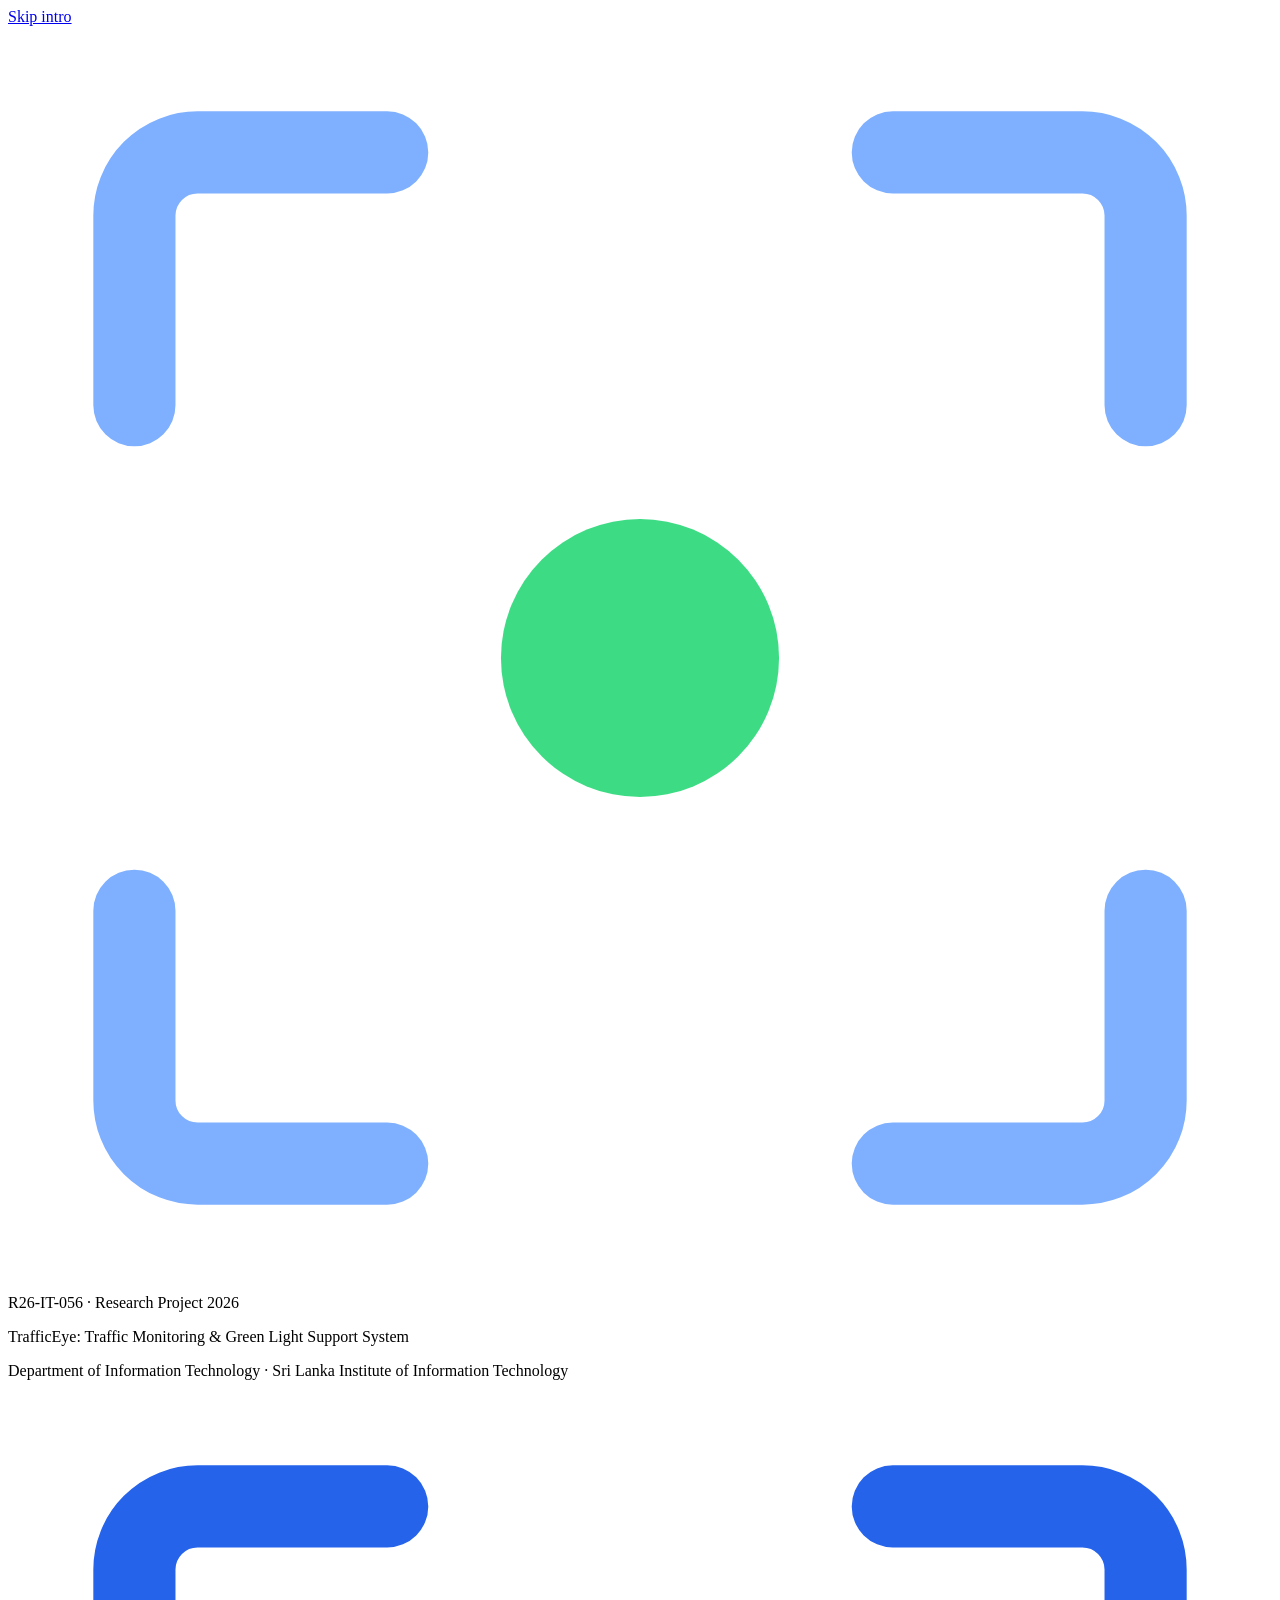
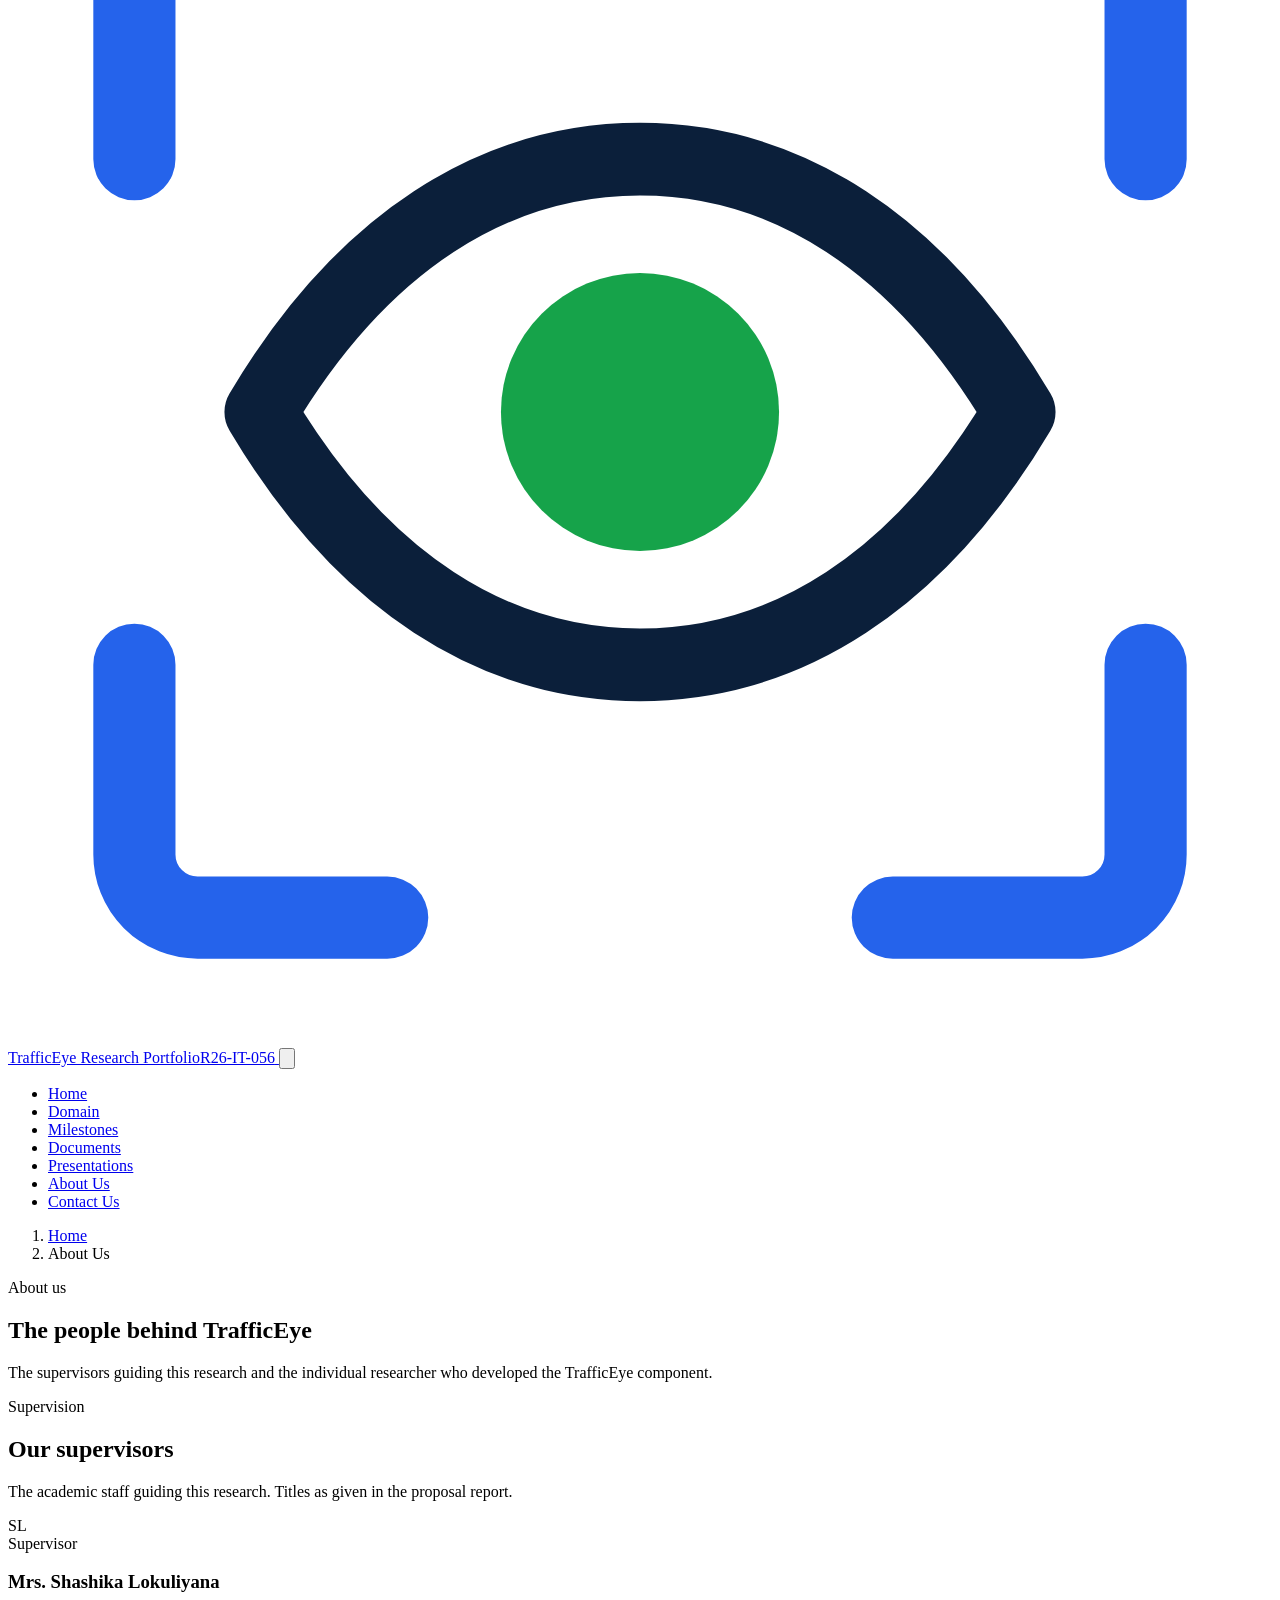
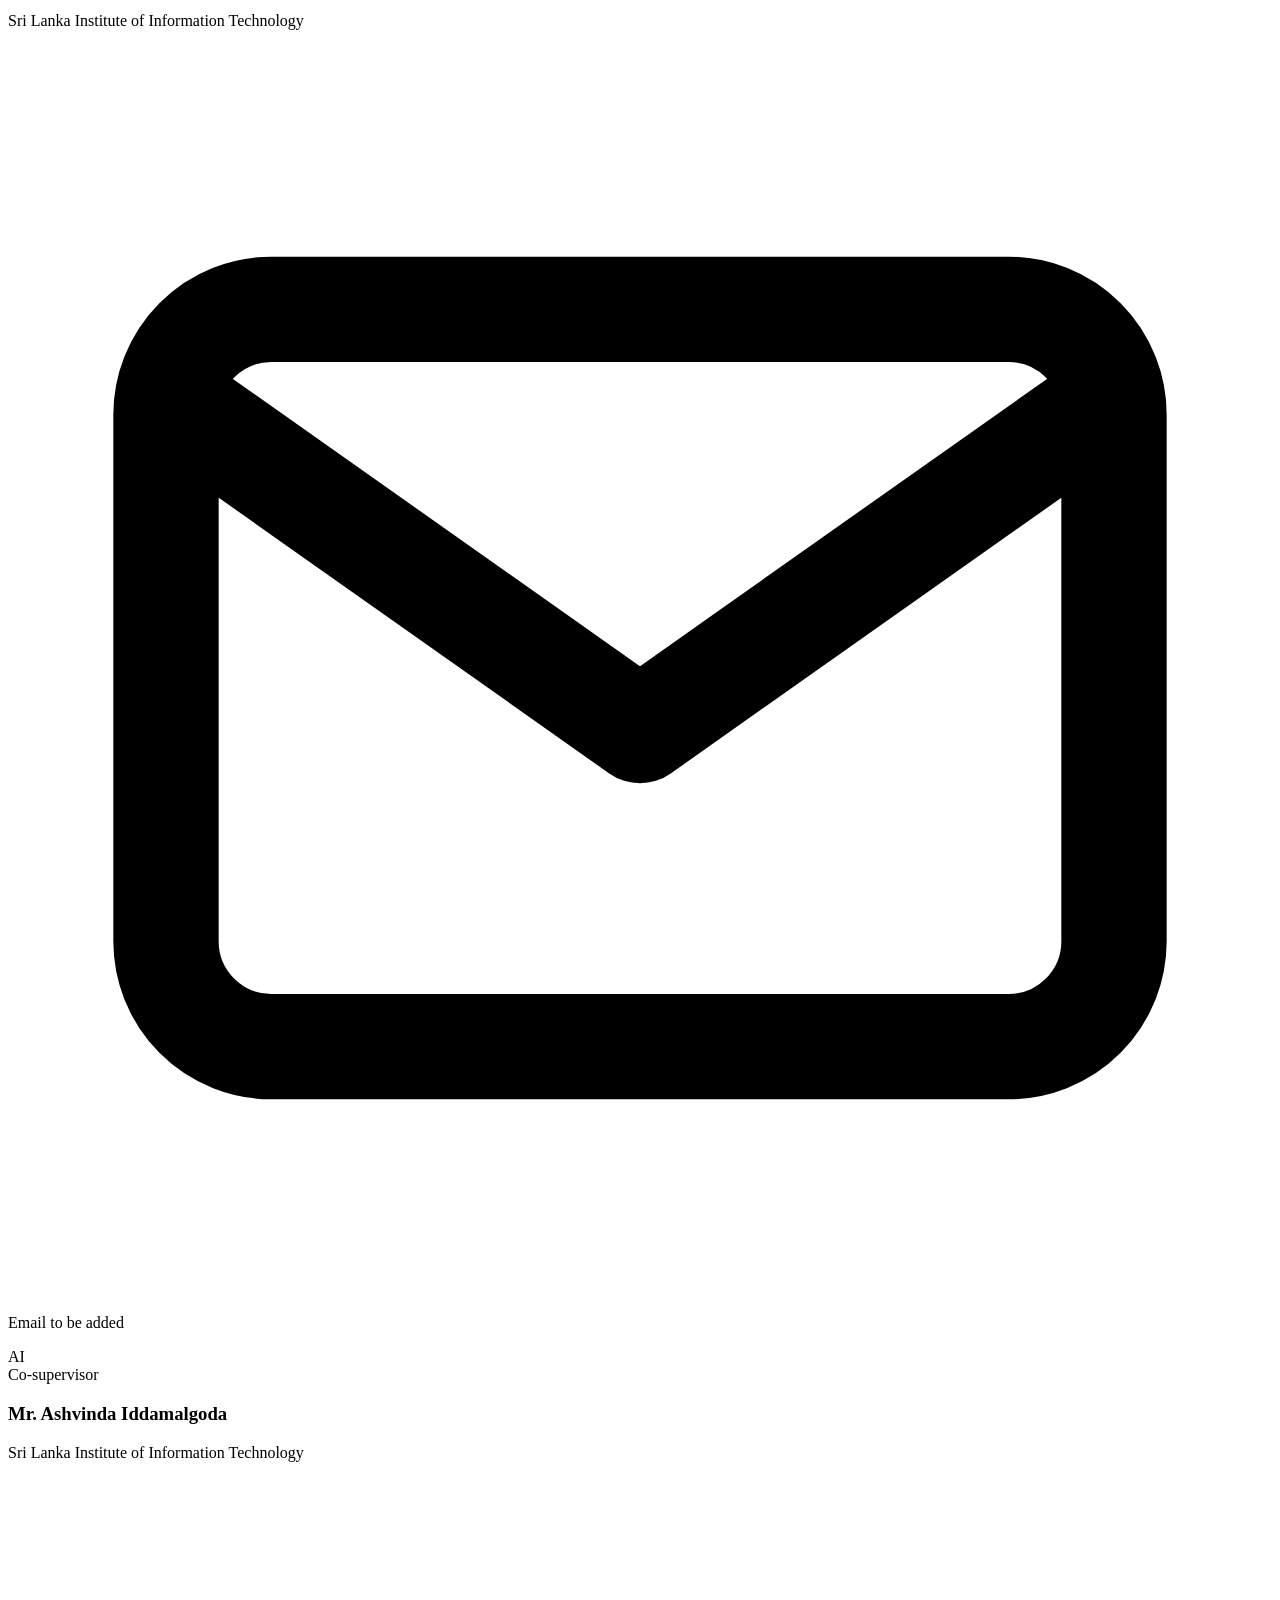
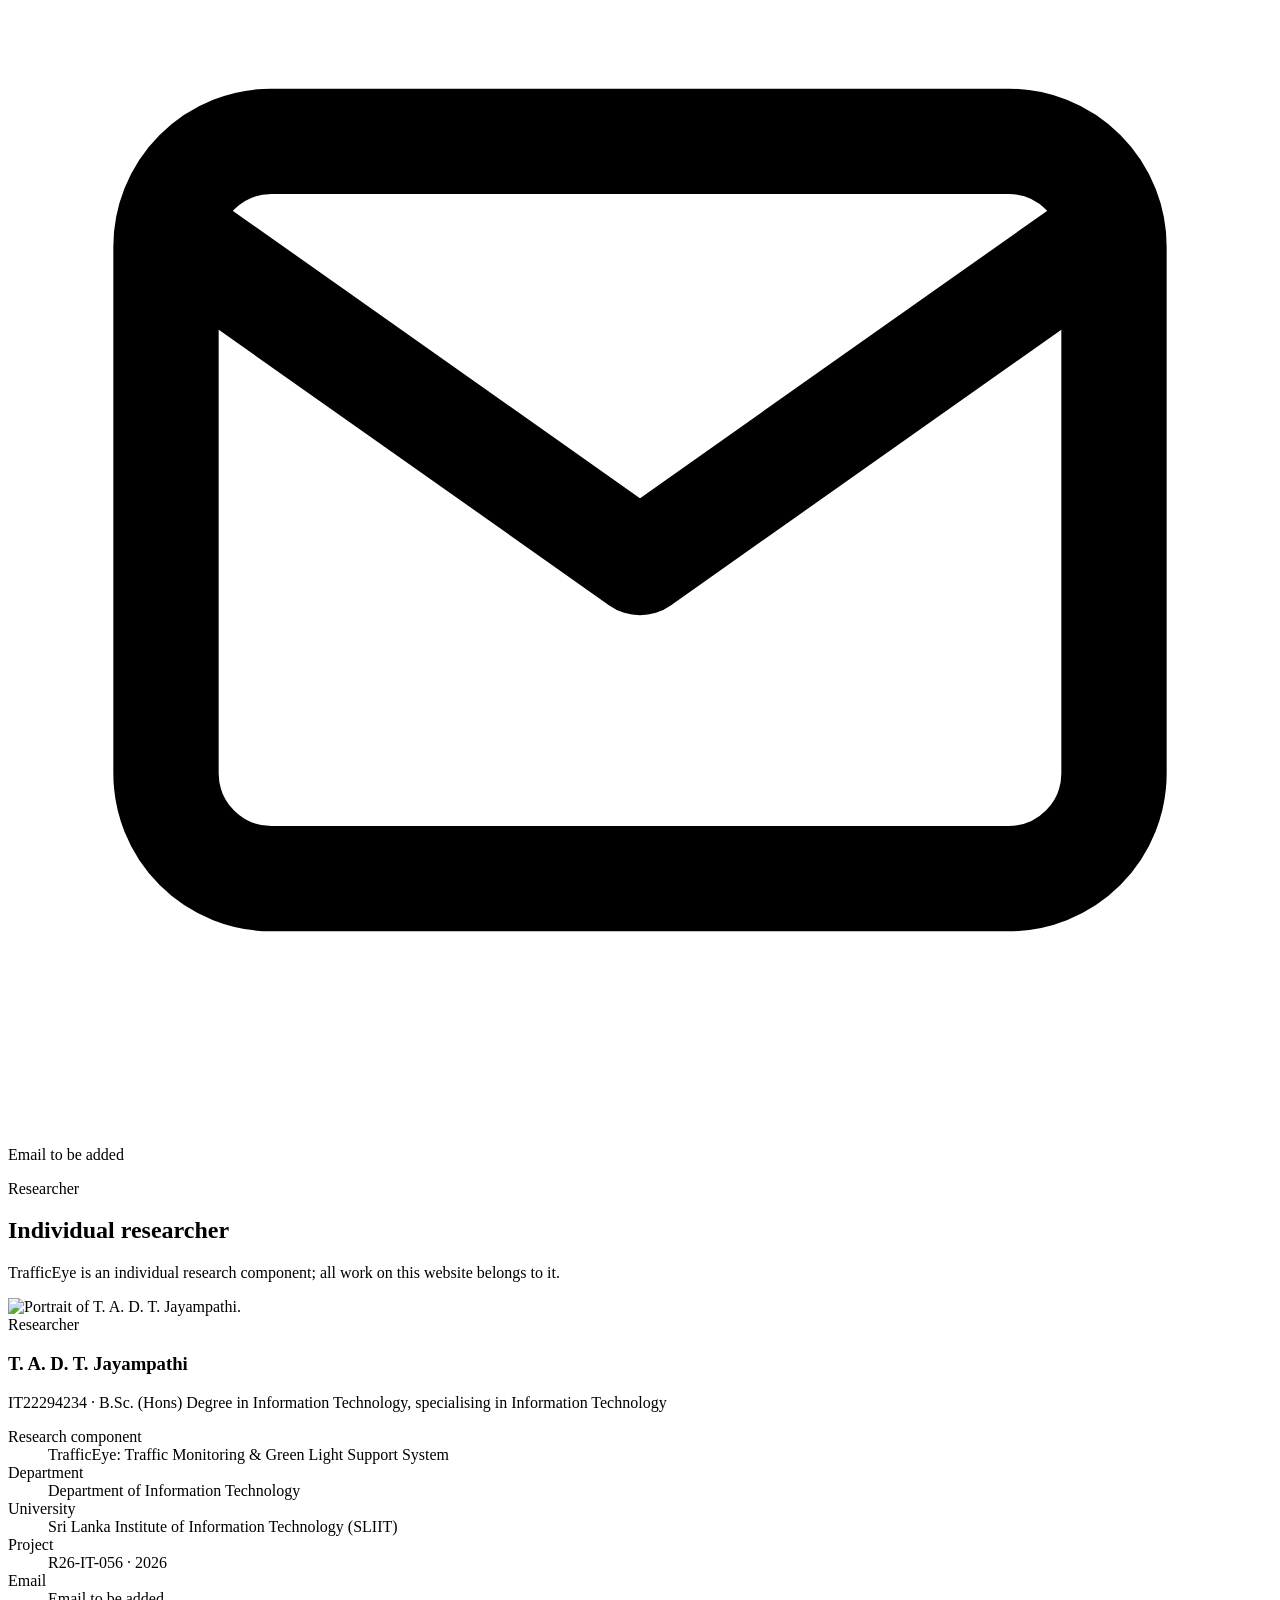
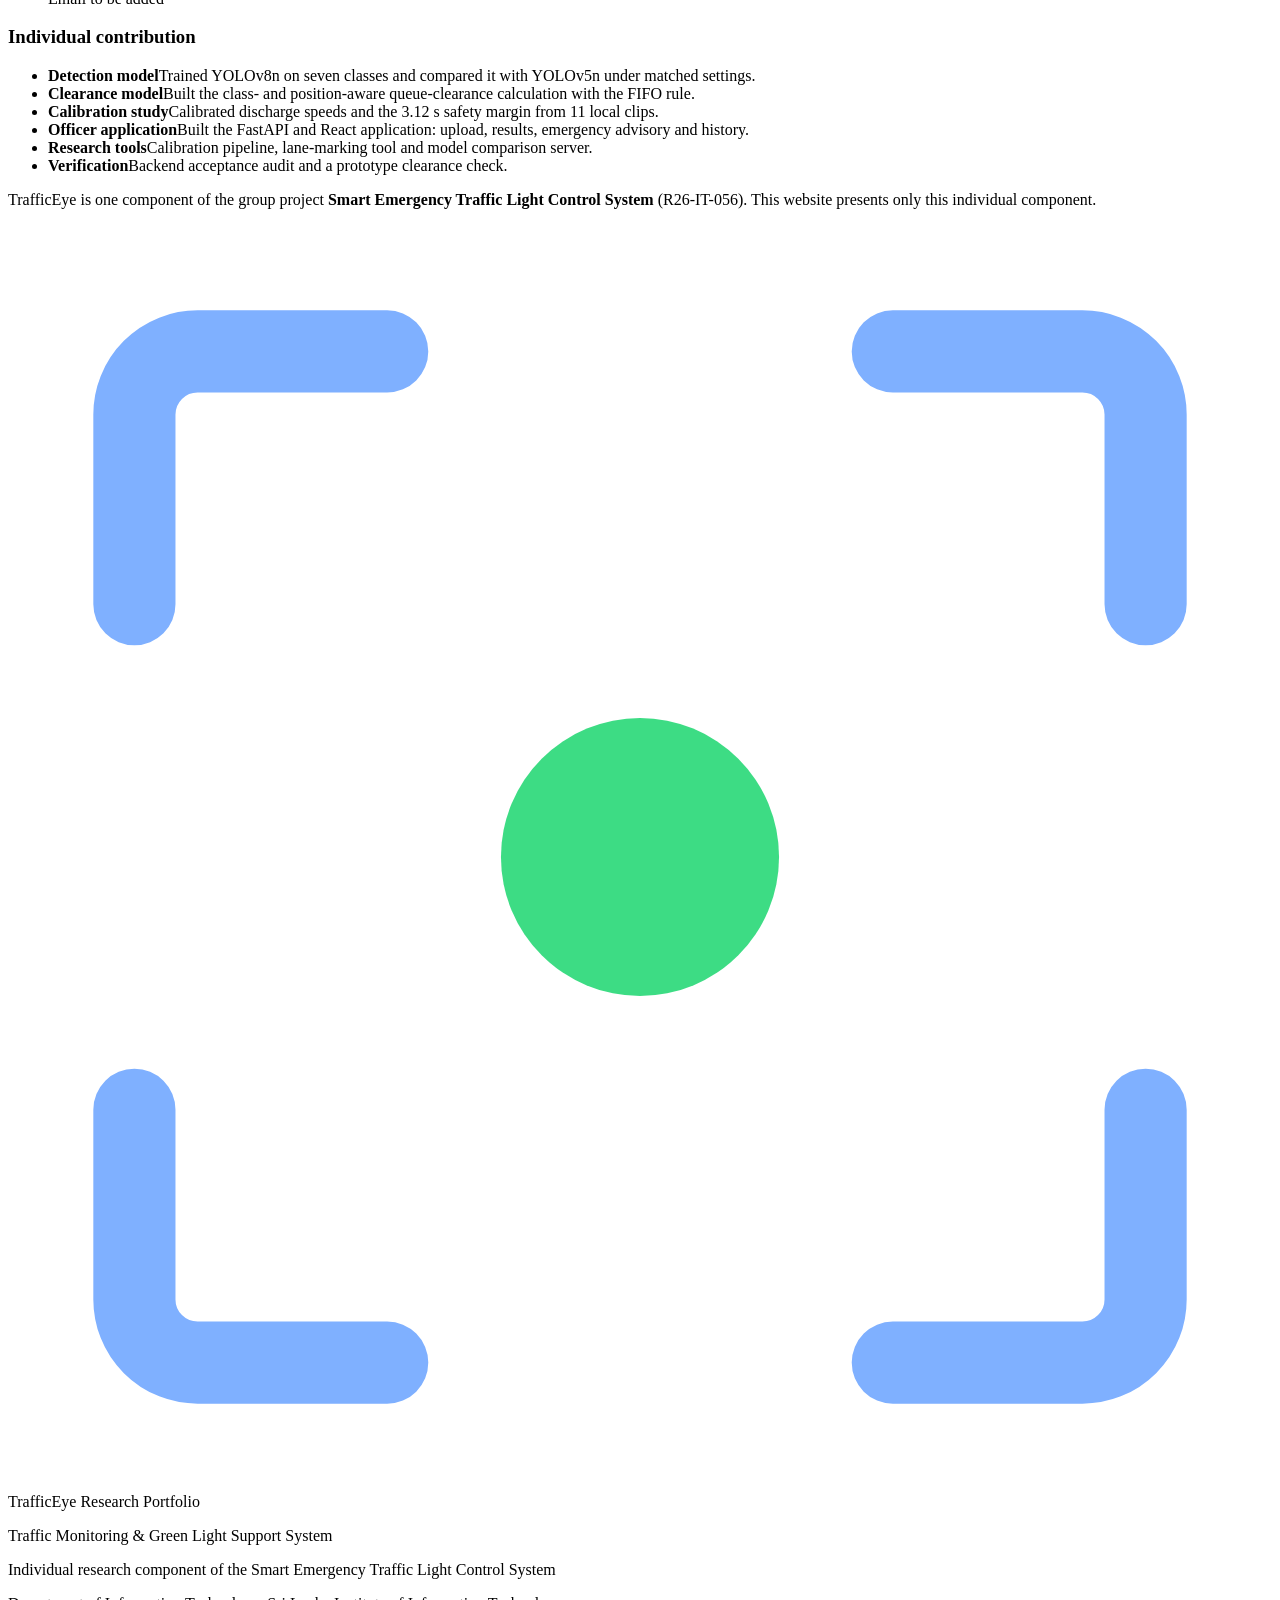
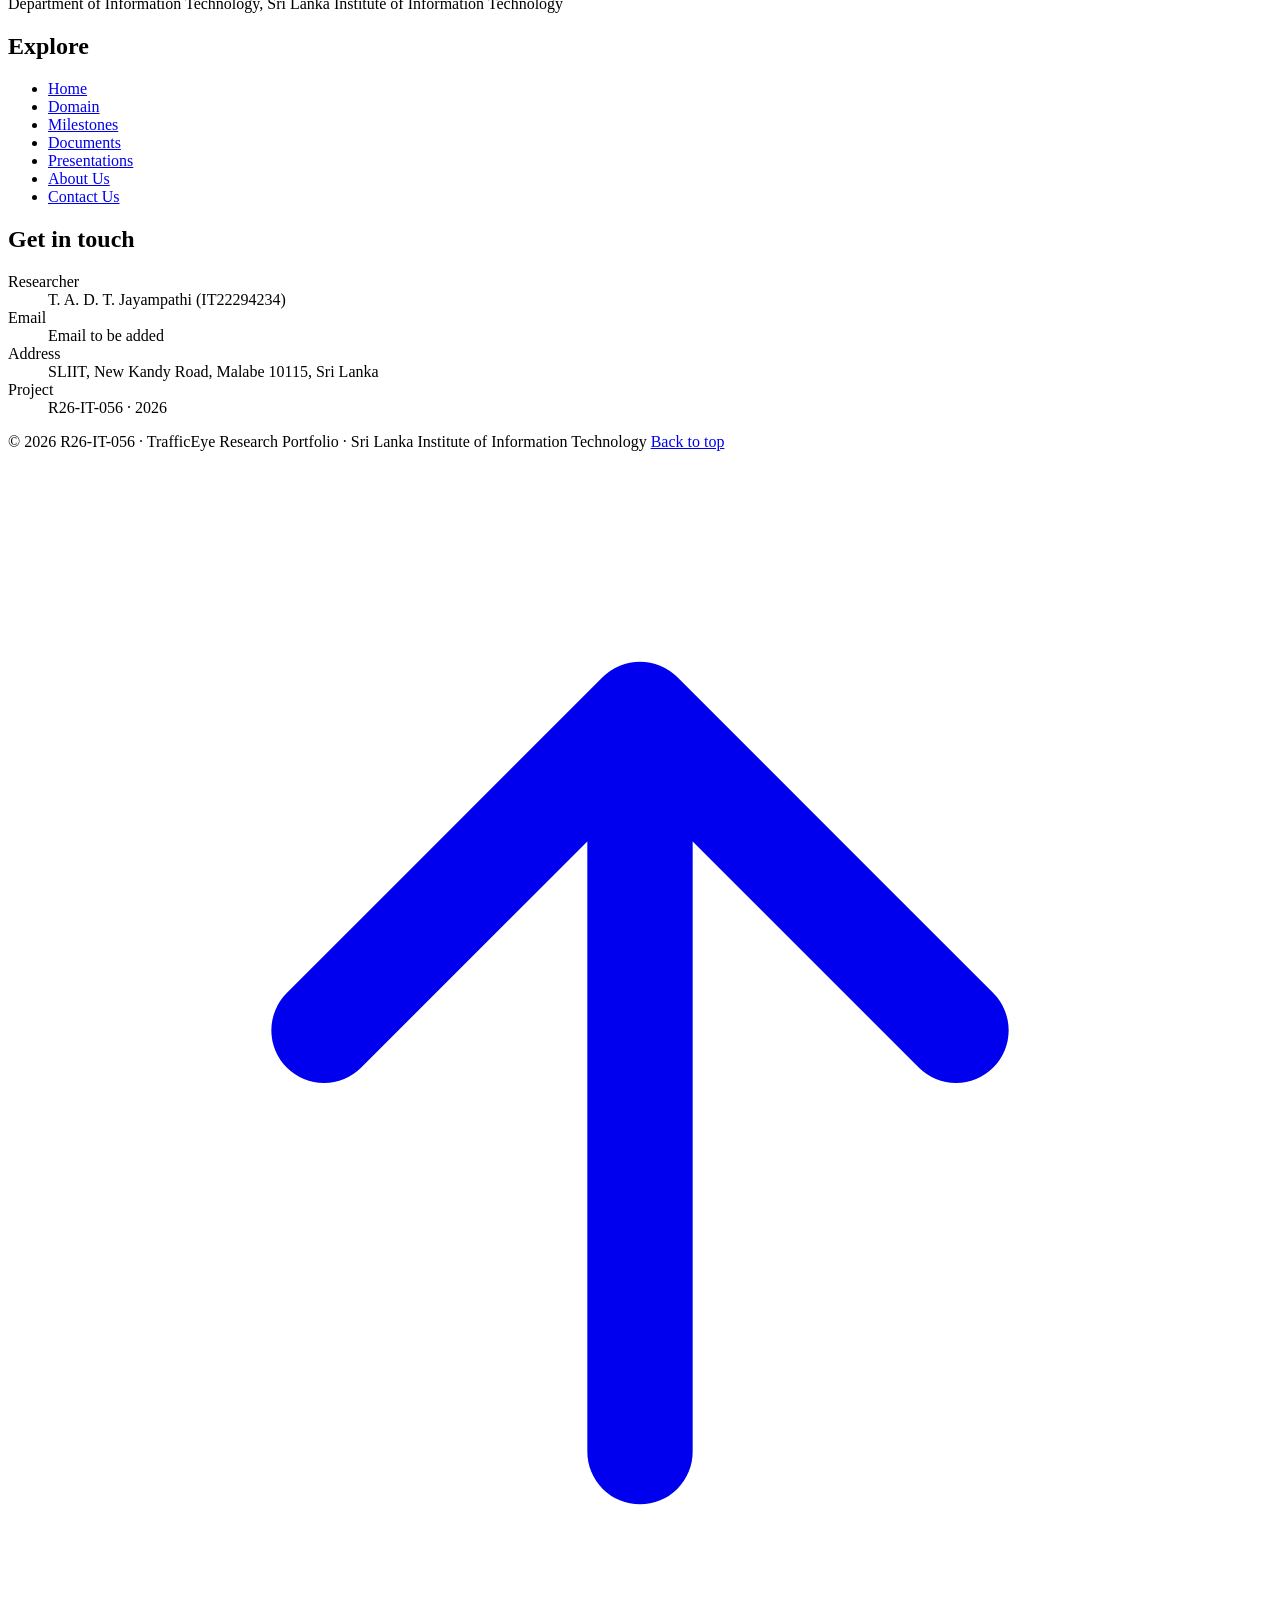
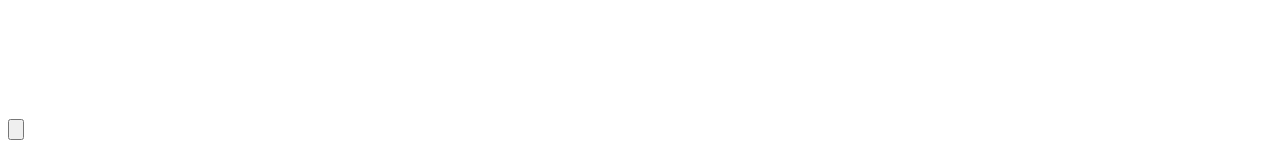
==== about.html @ 31d518a3 "Add files via upload" ====
<!DOCTYPE html>
<html lang="en" id="top">
<head>
<meta charset="utf-8">
<meta name="viewport" content="width=device-width, initial-scale=1">
<title>About Us · TrafficEye Research Portfolio</title>
<meta name="description" content="About the TrafficEye research: supervisor, co-supervisor and the individual researcher T. A. D. T. Jayampathi (IT22294234).">
<meta name="author" content="T. A. D. T. Jayampathi (IT22294234)">
<meta name="theme-color" content="#12305C">
<meta property="og:title" content="About Us · TrafficEye Research Portfolio">
<meta property="og:description" content="About the TrafficEye research: supervisor, co-supervisor and the individual researcher T. A. D. T. Jayampathi (IT22294234).">
<link rel="icon" href="assets/graphics/favicon.svg" type="image/svg+xml">
<link rel="stylesheet" href="assets/css/style.css">
<script>document.documentElement.classList.add("js");</script>
</head>
<body>
<a class="skip-link" href="#main">Skip intro</a>
<div class="intro-band">
  <div class="container intro-band__inner">
    <span class="intro-band__mark"><svg viewBox="0 0 40 40" aria-hidden="true" focusable="false"><path d="M4 12V6a2 2 0 0 1 2-2h6M28 4h6a2 2 0 0 1 2 2v6M36 28v6a2 2 0 0 1-2 2h-6M12 36H6a2 2 0 0 1-2-2v-6" fill="none" stroke="#7FB0FF" stroke-width="2.6" stroke-linecap="round"/><path d="M8 20c3.2-5.4 7.4-8 12-8s8.8 2.6 12 8c-3.2 5.4-7.4 8-12 8s-8.8-2.6-12-8z" fill="none" stroke="#FFFFFF" stroke-width="2.3" stroke-linejoin="round"/><circle cx="20" cy="20" r="4.4" fill="#3DDC84"/></svg></span>
    <div>
      <div class="intro-band__code">R26-IT-056 · Research Project 2026</div>
      <p class="intro-band__title">TrafficEye: Traffic Monitoring &amp; Green Light Support System</p>
      <div class="intro-band__dept">Department of Information Technology · Sri Lanka Institute of Information Technology</div>
    </div>
  </div>
</div>
<header class="navbar">
  <div class="container navbar__inner">
    <a class="brand" href="index.html" aria-label="TrafficEye Research Portfolio, home">
      <svg class="brand__mark" viewBox="0 0 40 40" aria-hidden="true" focusable="false"><path d="M4 12V6a2 2 0 0 1 2-2h6M28 4h6a2 2 0 0 1 2 2v6M36 28v6a2 2 0 0 1-2 2h-6M12 36H6a2 2 0 0 1-2-2v-6" fill="none" stroke="#2563EB" stroke-width="2.6" stroke-linecap="round"/><path d="M8 20c3.2-5.4 7.4-8 12-8s8.8 2.6 12 8c-3.2 5.4-7.4 8-12 8s-8.8-2.6-12-8z" fill="none" stroke="#0B1F3A" stroke-width="2.3" stroke-linejoin="round"/><circle cx="20" cy="20" r="4.4" fill="#16A34A"/></svg>
      <span class="brand__text"><span class="brand__name">TrafficEye Research Portfolio</span><span class="brand__id">R26-IT-056</span></span>
    </a>
    <button class="nav-toggle" type="button" aria-expanded="false" aria-controls="site-nav" aria-label="Open menu"><svg class="i-open" viewBox="0 0 24 24" fill="none" stroke="currentColor" stroke-width="2" stroke-linecap="round" stroke-linejoin="round" aria-hidden="true" focusable="false"><path d="M4 7h16M4 12h16M4 17h16"/></svg><svg class="i-close" viewBox="0 0 24 24" fill="none" stroke="currentColor" stroke-width="2" stroke-linecap="round" stroke-linejoin="round" aria-hidden="true" focusable="false"><path d="M6 6l12 12M18 6 6 18"/></svg></button>
    <nav class="nav" id="site-nav" aria-label="Main"><ul class="nav__list"><li><a class="nav__link" href="index.html">Home</a></li><li><a class="nav__link" href="domain.html">Domain</a></li><li><a class="nav__link" href="milestones.html">Milestones</a></li><li><a class="nav__link" href="documents.html">Documents</a></li><li><a class="nav__link" href="presentations.html">Presentations</a></li><li><a class="nav__link" href="about.html" aria-current="page">About Us</a></li><li><a class="nav__link" href="contact.html">Contact Us</a></li></ul></nav>
  </div>
</header>
<main id="main" tabindex="-1">
<section class="page-head">
  <div class="container">
    <nav aria-label="Breadcrumb"><ol class="crumbs"><li><a href="index.html">Home</a></li><li aria-current="page">About Us</li></ol></nav>
    <span class="eyebrow">About us</span>
    <h1>The people behind TrafficEye</h1>
    <p>The supervisors guiding this research and the individual researcher who developed the TrafficEye component.</p>
    
  </div>
</section><section class="section" aria-labelledby="sup-title"><div class="container">
  <div class="sec-head"><span class="eyebrow">Supervision</span><h2 id="sup-title">Our supervisors</h2><p>The academic staff guiding this research. Titles as given in the proposal report.</p></div>
  <div class="people">
    <article class="person"><span class="avatar" aria-hidden="true">SL</span><div><span class="person__role">Supervisor</span><h3>Mrs. Shashika Lokuliyana</h3><p>Sri Lanka Institute of Information Technology</p><p class="person__line"><svg viewBox="0 0 24 24" fill="none" stroke="currentColor" stroke-width="2" stroke-linecap="round" stroke-linejoin="round" aria-hidden="true" focusable="false"><rect x="3" y="5" width="18" height="14" rx="2"/><path d="m3.5 7 8.5 6 8.5-6"/></svg><span><span class="tbc">Email to be added</span></span></p></div></article>
    <article class="person"><span class="avatar" aria-hidden="true">AI</span><div><span class="person__role">Co-supervisor</span><h3>Mr. Ashvinda Iddamalgoda</h3><p>Sri Lanka Institute of Information Technology</p><p class="person__line"><svg viewBox="0 0 24 24" fill="none" stroke="currentColor" stroke-width="2" stroke-linecap="round" stroke-linejoin="round" aria-hidden="true" focusable="false"><rect x="3" y="5" width="18" height="14" rx="2"/><path d="m3.5 7 8.5 6 8.5-6"/></svg><span><span class="tbc">Email to be added</span></span></p></div></article>
  </div>
</div></section>
<section class="section section--alt" aria-labelledby="res-title"><div class="container">
  <div class="sec-head"><span class="eyebrow">Researcher</span><h2 id="res-title">Individual researcher</h2><p>TrafficEye is an individual research component; all work on this website belongs to it.</p></div>
  <article class="researcher">
    <img class="researcher__photo" src="assets/images/profile/researcher-portrait.webp" width="360" height="360" alt="Portrait of T. A. D. T. Jayampathi." loading="lazy" decoding="async">
    <div>
      <span class="person__role">Researcher</span>
      <h3>T. A. D. T. Jayampathi</h3>
      <p>IT22294234 · B.Sc. (Hons) Degree in Information Technology, specialising in Information Technology</p>
      <dl class="facts">
        <div><dt>Research component</dt><dd>TrafficEye: Traffic Monitoring &amp; Green Light Support System</dd></div>
        <div><dt>Department</dt><dd>Department of Information Technology</dd></div>
        <div><dt>University</dt><dd>Sri Lanka Institute of Information Technology (SLIIT)</dd></div>
        <div><dt>Project</dt><dd>R26-IT-056 · 2026</dd></div>
        <div><dt>Email</dt><dd><span class="tbc">Email to be added</span></dd></div>
      </dl>
    </div>
  </article>
  <div class="sub"><h3 class="sub-title">Individual contribution</h3><ul class="contrib"><li><strong>Detection model</strong><span>Trained YOLOv8n on seven classes and compared it with YOLOv5n under matched settings.</span></li><li><strong>Clearance model</strong><span>Built the class- and position-aware queue-clearance calculation with the FIFO rule.</span></li><li><strong>Calibration study</strong><span>Calibrated discharge speeds and the 3.12 s safety margin from 11 local clips.</span></li><li><strong>Officer application</strong><span>Built the FastAPI and React application: upload, results, emergency advisory and history.</span></li><li><strong>Research tools</strong><span>Calibration pipeline, lane-marking tool and model comparison server.</span></li><li><strong>Verification</strong><span>Backend acceptance audit and a prototype clearance check.</span></li></ul></div>
  <p class="group-note">TrafficEye is one component of the group project <strong>Smart Emergency Traffic Light Control System</strong> (R26-IT-056). This website presents only this individual component.</p>
</div></section>
</main>
<footer class="footer">
  <div class="container">
    <div class="footer__grid">
      <div>
        <div class="footer__brand"><svg viewBox="0 0 40 40" aria-hidden="true" focusable="false"><path d="M4 12V6a2 2 0 0 1 2-2h6M28 4h6a2 2 0 0 1 2 2v6M36 28v6a2 2 0 0 1-2 2h-6M12 36H6a2 2 0 0 1-2-2v-6" fill="none" stroke="#7FB0FF" stroke-width="2.6" stroke-linecap="round"/><path d="M8 20c3.2-5.4 7.4-8 12-8s8.8 2.6 12 8c-3.2 5.4-7.4 8-12 8s-8.8-2.6-12-8z" fill="none" stroke="#FFFFFF" stroke-width="2.3" stroke-linejoin="round"/><circle cx="20" cy="20" r="4.4" fill="#3DDC84"/></svg><span>TrafficEye Research Portfolio</span></div>
        <p>Traffic Monitoring &amp; Green Light Support System</p>
        <p>Individual research component of the Smart Emergency Traffic Light Control System</p>
        <p>Department of Information Technology, Sri Lanka Institute of Information Technology</p>
      </div>
      <div>
        <h2>Explore</h2>
        <ul><li><a href="index.html">Home</a></li><li><a href="domain.html">Domain</a></li><li><a href="milestones.html">Milestones</a></li><li><a href="documents.html">Documents</a></li><li><a href="presentations.html">Presentations</a></li><li><a href="about.html">About Us</a></li><li><a href="contact.html">Contact Us</a></li></ul>
      </div>
      <div>
        <h2>Get in touch</h2>
        <dl>
          <dt>Researcher</dt><dd>T. A. D. T. Jayampathi (IT22294234)</dd>
          <dt>Email</dt><dd><span class="tbc">Email to be added</span></dd>
          <dt>Address</dt><dd>SLIIT, New Kandy Road, Malabe 10115, Sri Lanka</dd>
          <dt>Project</dt><dd>R26-IT-056 · 2026</dd>
        </dl>
      </div>
    </div>
    <div class="footer__base">
      <span>© 2026 R26-IT-056 · TrafficEye Research Portfolio · Sri Lanka Institute of Information Technology</span>
      <a class="to-top" href="#top">Back to top <svg viewBox="0 0 24 24" fill="none" stroke="currentColor" stroke-width="2" stroke-linecap="round" stroke-linejoin="round" aria-hidden="true" focusable="false"><path d="M12 19V5M6 11l6-6 6 6"/></svg></a>
    </div>
  </div>
</footer>
<button class="back-top" type="button" aria-label="Back to top"><svg viewBox="0 0 24 24" fill="none" stroke="currentColor" stroke-width="2" stroke-linecap="round" stroke-linejoin="round" aria-hidden="true" focusable="false"><path d="M12 19V5M6 11l6-6 6 6"/></svg></button>
<script src="assets/js/main.js" defer></script>
</body>
</html>
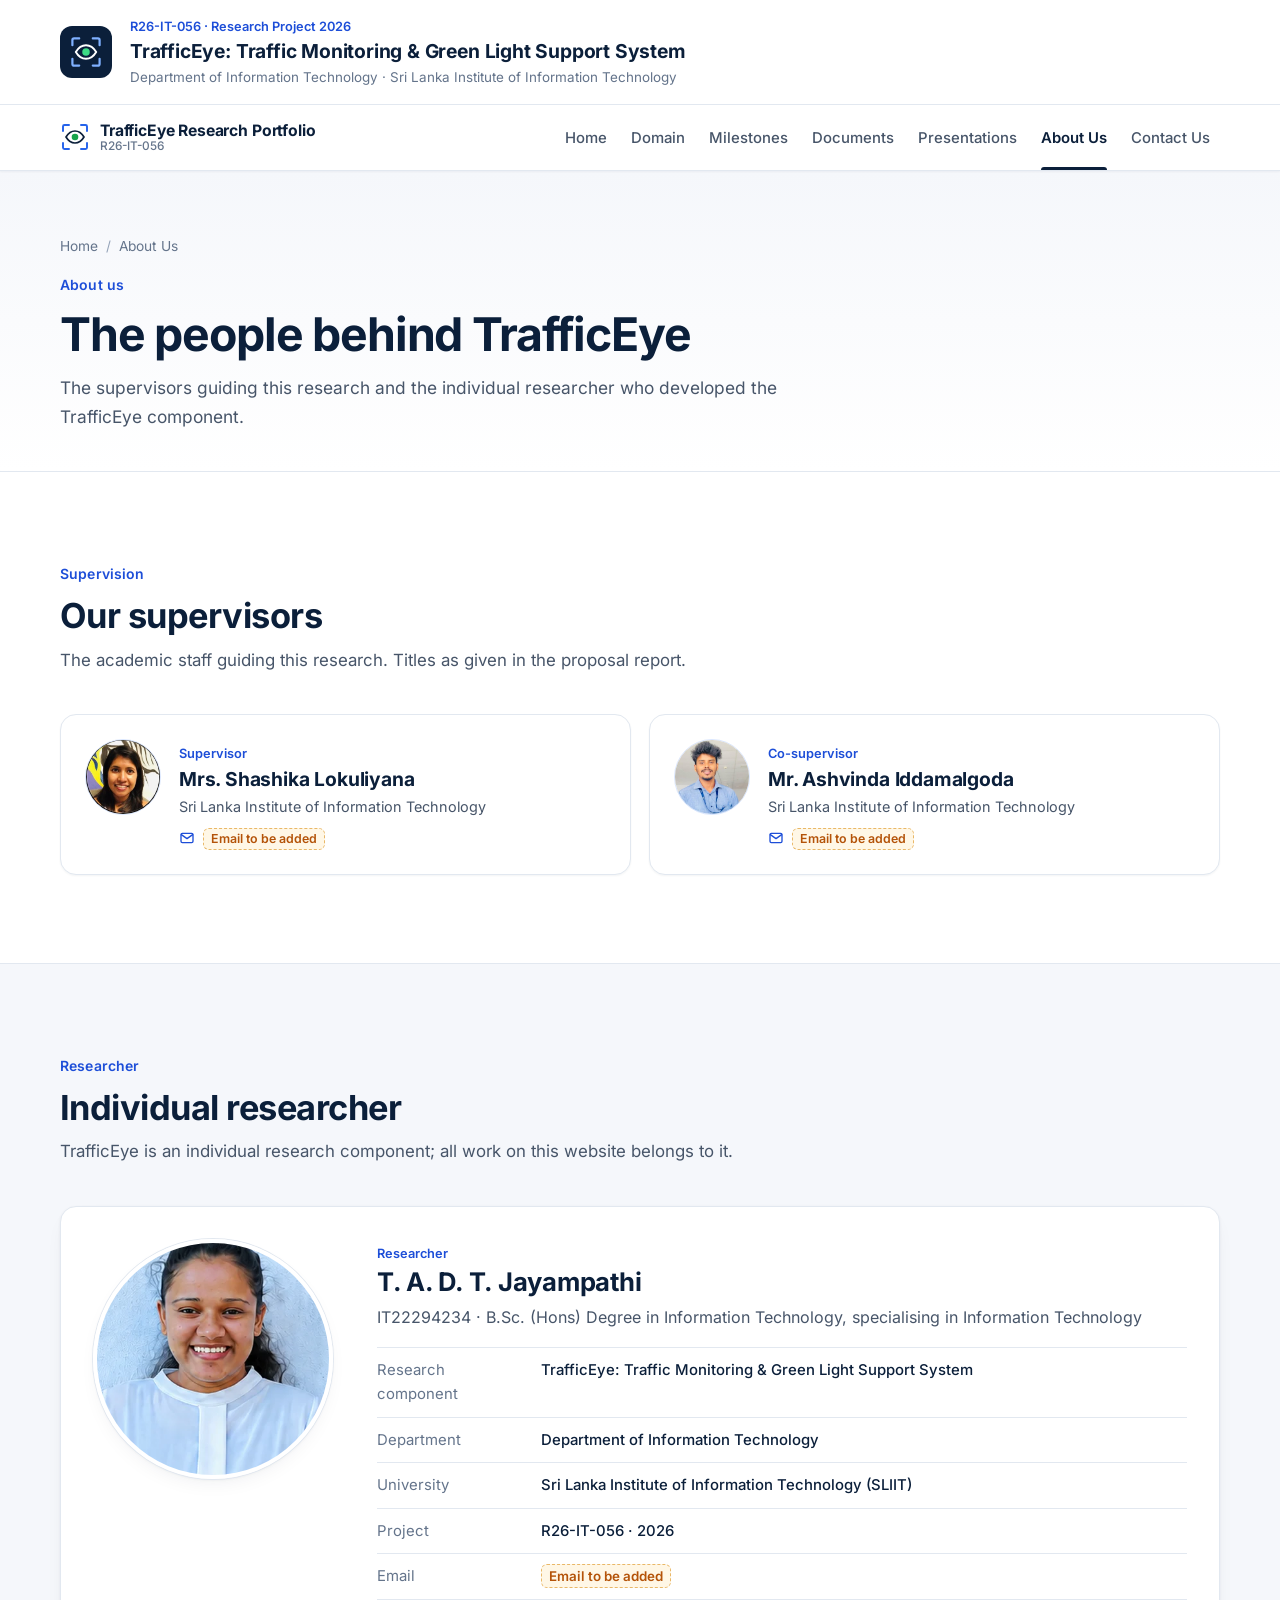
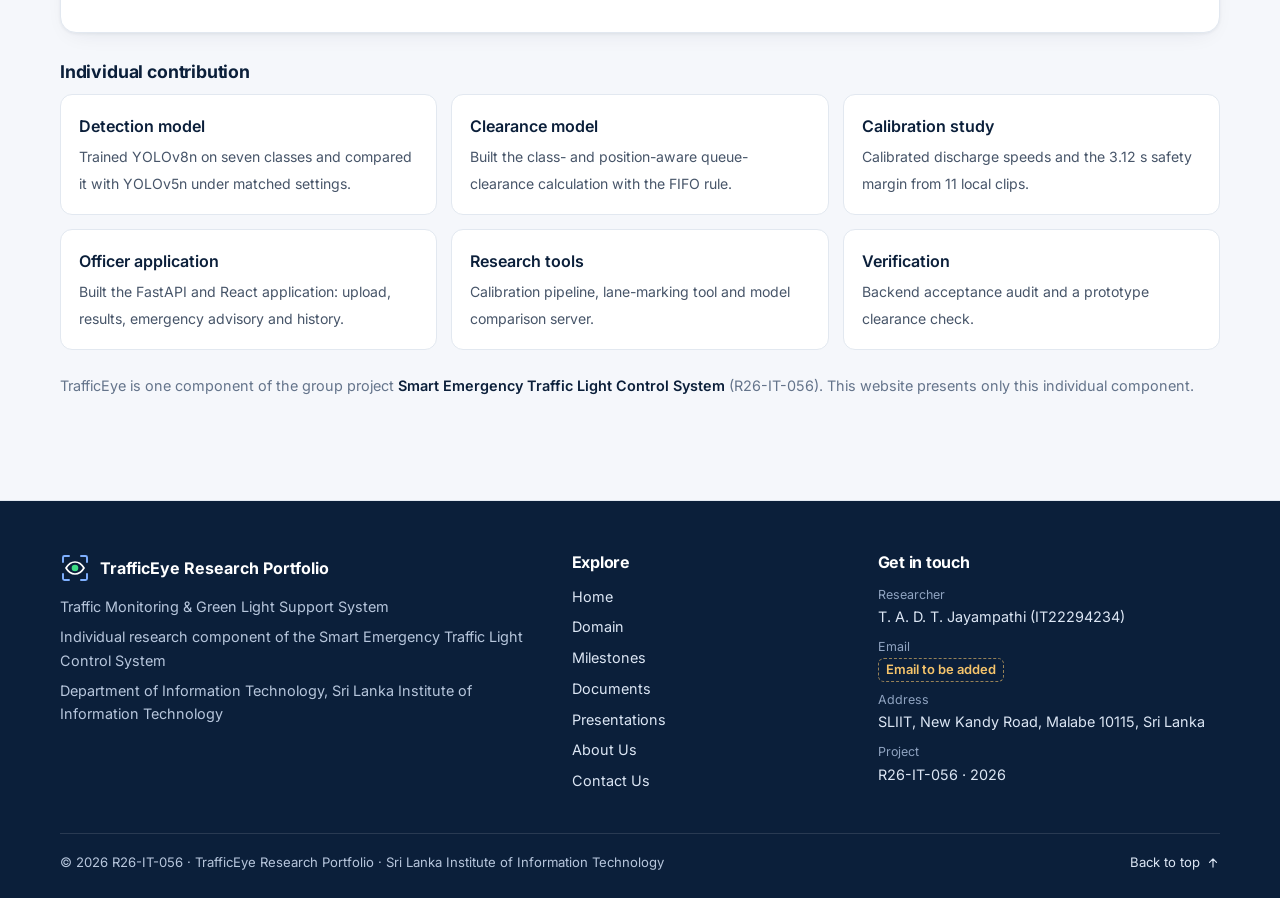
==== commit 38712418: "Add files via upload" ====
--- a/about.html
+++ b/about.html
@@ -47,8 +47,8 @@
 </section><section class="section" aria-labelledby="sup-title"><div class="container">
   <div class="sec-head"><span class="eyebrow">Supervision</span><h2 id="sup-title">Our supervisors</h2><p>The academic staff guiding this research. Titles as given in the proposal report.</p></div>
   <div class="people">
-    <article class="person"><span class="avatar" aria-hidden="true">SL</span><div><span class="person__role">Supervisor</span><h3>Mrs. Shashika Lokuliyana</h3><p>Sri Lanka Institute of Information Technology</p><p class="person__line"><svg viewBox="0 0 24 24" fill="none" stroke="currentColor" stroke-width="2" stroke-linecap="round" stroke-linejoin="round" aria-hidden="true" focusable="false"><rect x="3" y="5" width="18" height="14" rx="2"/><path d="m3.5 7 8.5 6 8.5-6"/></svg><span><span class="tbc">Email to be added</span></span></p></div></article>
-    <article class="person"><span class="avatar" aria-hidden="true">AI</span><div><span class="person__role">Co-supervisor</span><h3>Mr. Ashvinda Iddamalgoda</h3><p>Sri Lanka Institute of Information Technology</p><p class="person__line"><svg viewBox="0 0 24 24" fill="none" stroke="currentColor" stroke-width="2" stroke-linecap="round" stroke-linejoin="round" aria-hidden="true" focusable="false"><rect x="3" y="5" width="18" height="14" rx="2"/><path d="m3.5 7 8.5 6 8.5-6"/></svg><span><span class="tbc">Email to be added</span></span></p></div></article>
+    <article class="person"><img class="avatar" src="assets/contact/supervisor-shashika.jpg" alt="Portrait of Mrs. Shashika Lokuliyana" width="82" height="82" loading="lazy" decoding="async" style="display:block;object-fit:cover;object-position:center;padding:0;flex-shrink:0;"><div><span class="person__role">Supervisor</span><h3>Mrs. Shashika Lokuliyana</h3><p>Sri Lanka Institute of Information Technology</p><p class="person__line"><svg viewBox="0 0 24 24" fill="none" stroke="currentColor" stroke-width="2" stroke-linecap="round" stroke-linejoin="round" aria-hidden="true" focusable="false"><rect x="3" y="5" width="18" height="14" rx="2"/><path d="m3.5 7 8.5 6 8.5-6"/></svg><span><span class="tbc">Email to be added</span></span></p></div></article>
+    <article class="person"><img class="avatar" src="assets/contact/co-supervisor-ashvinda.jpg" alt="Portrait of Mr. Ashvinda Iddamalgoda" width="82" height="82" loading="lazy" decoding="async" style="display:block;object-fit:cover;object-position:center;padding:0;flex-shrink:0;"><div><span class="person__role">Co-supervisor</span><h3>Mr. Ashvinda Iddamalgoda</h3><p>Sri Lanka Institute of Information Technology</p><p class="person__line"><svg viewBox="0 0 24 24" fill="none" stroke="currentColor" stroke-width="2" stroke-linecap="round" stroke-linejoin="round" aria-hidden="true" focusable="false"><rect x="3" y="5" width="18" height="14" rx="2"/><path d="m3.5 7 8.5 6 8.5-6"/></svg><span><span class="tbc">Email to be added</span></span></p></div></article>
   </div>
 </div></section>
 <section class="section section--alt" aria-labelledby="res-title"><div class="container">
@@ -104,4 +104,4 @@
 <button class="back-top" type="button" aria-label="Back to top"><svg viewBox="0 0 24 24" fill="none" stroke="currentColor" stroke-width="2" stroke-linecap="round" stroke-linejoin="round" aria-hidden="true" focusable="false"><path d="M12 19V5M6 11l6-6 6 6"/></svg></button>
 <script src="assets/js/main.js" defer></script>
 </body>
-</html>
+</html>
--- a/assets/css/style.css
+++ b/assets/css/style.css
@@ -0,0 +1,812 @@
+/* ==========================================================================
+   TrafficEye Research Portfolio — light academic design system
+   White surfaces, navy headings, academic blue accents.
+   Typeface: Inter (variable, SIL OFL 1.1), self-hosted.
+   ========================================================================== */
+
+@font-face {
+  font-family: "Inter";
+  src: url("../fonts/inter-variable.woff2") format("woff2");
+  font-weight: 100 900;
+  font-style: normal;
+  font-display: swap;
+}
+
+:root {
+  --bg: #FFFFFF;
+  --bg-alt: #F5F7FB;
+  --surface: #FFFFFF;
+  --border: #E2E8F0;
+  --border-strong: #CBD5E1;
+  --navy: #0B1F3A;
+  --navy-2: #12305C;
+  --navy-3: #1B3F73;
+  --text: #475569;
+  --text-2: #64748B;
+  --text-3: #94A3B8;
+  --blue: #1D4ED8;
+  --blue-2: #2563EB;
+  --blue-50: #EFF5FF;
+  --blue-100: #DBE7FE;
+  --green: #15803D;
+  --green-50: #ECFDF3;
+  --amber: #B45309;
+  --amber-50: #FFF7E6;
+  --red: #B91C1C;
+  --red-50: #FEF2F2;
+  --series-1: #2563EB;
+  --series-2: #D97706;
+
+  --font: "Inter", "Segoe UI", system-ui, -apple-system, Roboto, "Helvetica Neue", Arial, sans-serif;
+  --container: 1160px;
+  --gutter: clamp(16px, 4vw, 32px);
+  --section: clamp(56px, 7vw, 88px);
+  --radius: 12px;
+  --radius-lg: 16px;
+  --shadow-sm: 0 1px 2px rgba(15, 31, 58, 0.05);
+  --shadow: 0 1px 3px rgba(15, 31, 58, 0.06), 0 8px 24px -12px rgba(15, 31, 58, 0.12);
+  --nav-h: 64px;
+}
+
+/* ---------- Base ---------- */
+*, *::before, *::after { box-sizing: border-box; }
+html { -webkit-text-size-adjust: 100%; scroll-behavior: smooth; scroll-padding-top: calc(var(--nav-h) + 16px); }
+body { margin: 0; background: var(--bg); color: var(--text); font-family: var(--font); font-size: 16px; line-height: 1.65; overflow-x: hidden; -webkit-font-smoothing: antialiased; font-feature-settings: "cv11", "ss01"; }
+img, svg { display: block; max-width: 100%; }
+img { height: auto; }
+a { color: var(--blue); text-underline-offset: 3px; text-decoration-thickness: 1px; }
+a:hover { color: var(--navy-2); }
+p { margin: 0 0 1em; }
+ul, ol { margin: 0 0 1em; padding-left: 1.25em; }
+li + li { margin-top: 0.3em; }
+strong { color: var(--navy); font-weight: 600; }
+h1, h2, h3, h4 { color: var(--navy); margin: 0 0 0.5em; line-height: 1.2; font-weight: 700; letter-spacing: -0.015em; text-wrap: balance; }
+h1 { font-size: clamp(2rem, 1.4rem + 2.4vw, 2.9rem); letter-spacing: -0.025em; }
+h2 { font-size: clamp(1.6rem, 1.25rem + 1.3vw, 2.15rem); }
+h3 { font-size: 1.2rem; letter-spacing: -0.01em; }
+h4 { font-size: 1.02rem; }
+:focus-visible { outline: 3px solid var(--blue-2); outline-offset: 2px; border-radius: 4px; }
+::selection { background: var(--blue-100); color: var(--navy); }
+.visually-hidden { position: absolute !important; width: 1px; height: 1px; overflow: hidden; clip: rect(0 0 0 0); white-space: nowrap; }
+.container { width: 100%; max-width: calc(var(--container) + 2 * var(--gutter)); margin-inline: auto; padding-inline: var(--gutter); }
+.section { padding-block: var(--section); }
+.section--alt { background: var(--bg-alt); border-block: 1px solid var(--border); }
+.section--tight { padding-block: clamp(40px, 5vw, 64px); }
+.muted { color: var(--text-2); }
+.small { font-size: 0.9rem; }
+.prose { max-width: 72ch; }
+.prose p, .prose li { color: var(--text); }
+.stack > * + * { margin-top: 20px; }
+
+/* Section heading */
+.eyebrow { display: inline-block; color: var(--blue); font-weight: 600; font-size: 0.875rem; margin-bottom: 10px; letter-spacing: 0.01em; }
+.sec-head { max-width: 760px; margin-bottom: clamp(28px, 4vw, 40px); }
+.sec-head h2 { margin-bottom: 10px; }
+.sec-head p { margin: 0; font-size: 1.05rem; color: var(--text); }
+.sec-head--row { max-width: none; display: flex; flex-wrap: wrap; align-items: end; justify-content: space-between; gap: 12px 24px; }
+.sec-head--row > div { max-width: 720px; }
+
+/* ---------- Intro band (top of every page) ---------- */
+.skip-link { position: absolute; left: 12px; top: -60px; z-index: 300; padding: 8px 14px; border-radius: 8px; background: var(--navy); color: #fff; font-weight: 600; text-decoration: none; }
+.skip-link:focus { top: 10px; color: #fff; }
+.intro-band { background: var(--bg); border-bottom: 1px solid var(--border); }
+.intro-band__inner { display: flex; align-items: center; gap: 18px; padding-block: 16px; }
+.intro-band__mark { width: 52px; height: 52px; flex: none; border-radius: 12px; background: var(--navy); display: grid; place-items: center; }
+.intro-band__mark svg { width: 34px; height: 34px; }
+.intro-band__code { font-size: 0.8rem; font-weight: 600; color: var(--blue); }
+.intro-band__title { font-size: clamp(1rem, 0.9rem + 0.5vw, 1.2rem); font-weight: 700; color: var(--navy); line-height: 1.3; margin: 2px 0; letter-spacing: -0.01em; }
+.intro-band__dept { font-size: 0.84rem; color: var(--text-2); }
+
+/* ---------- Navigation bar ---------- */
+.navbar { position: sticky; top: 0; z-index: 100; background: rgba(255, 255, 255, 0.96); border-bottom: 1px solid var(--border); box-shadow: var(--shadow-sm); }
+.navbar__inner { display: flex; align-items: center; justify-content: space-between; gap: 20px; min-height: var(--nav-h); }
+.brand { display: inline-flex; align-items: center; gap: 10px; text-decoration: none; color: var(--navy); }
+.brand:hover { color: var(--navy); }
+.brand__mark { width: 30px; height: 30px; flex: none; }
+.brand__text { display: flex; flex-direction: column; line-height: 1.15; }
+.brand__name { font-weight: 700; font-size: 0.98rem; letter-spacing: -0.01em; }
+.brand__id { font-size: 0.74rem; color: var(--text-2); font-weight: 500; }
+.nav__list { display: flex; align-items: center; gap: 4px; list-style: none; margin: 0; padding: 0; }
+.nav__list li { margin: 0; }
+.nav__link { position: relative; display: inline-block; padding: 21px 10px 19px; color: var(--text); font-weight: 500; font-size: 0.93rem; text-decoration: none; transition: color .15s; }
+.nav__link:hover { color: var(--navy); }
+.nav__link[aria-current="page"] { color: var(--navy); font-weight: 600; }
+.nav__link[aria-current="page"]::after { content: ""; position: absolute; left: 10px; right: 10px; bottom: 0; height: 3px; border-radius: 3px 3px 0 0; background: var(--navy); }
+.nav-toggle { display: none; width: 44px; height: 44px; border-radius: 10px; border: 1px solid var(--border); background: #fff; color: var(--navy); cursor: pointer; align-items: center; justify-content: center; }
+.nav-toggle svg { width: 22px; height: 22px; }
+.nav-toggle .i-close { display: none; }
+.nav-open .nav-toggle .i-open { display: none; }
+.nav-open .nav-toggle .i-close { display: block; }
+
+@media (max-width: 980px) {
+  .js .nav-toggle { display: inline-flex; }
+  .js .nav { position: absolute; left: 0; right: 0; top: 100%; background: #fff; border-bottom: 1px solid var(--border); box-shadow: 0 16px 30px -18px rgba(15, 31, 58, 0.35); display: none; }
+  .js.nav-open .nav { display: block; }
+  .js .nav__list { flex-direction: column; align-items: stretch; gap: 0; padding: 8px var(--gutter) 16px; }
+  .js .nav__list li { border-bottom: 1px solid var(--border); }
+  .js .nav__list li:last-child { border-bottom: 0; }
+  .js .nav__link { display: block; padding: 14px 4px; font-size: 1rem; }
+  .js .nav__link[aria-current="page"]::after { left: 0; right: auto; width: 3px; top: 12px; bottom: 12px; height: auto; border-radius: 3px; }
+  .js .nav__link[aria-current="page"] { padding-left: 14px; }
+  html:not(.js) .nav__list { flex-wrap: wrap; }
+}
+
+/* ---------- Buttons ---------- */
+.btn { display: inline-flex; align-items: center; justify-content: center; gap: 8px; padding: 11px 20px; border-radius: 999px; font: 600 0.92rem/1.2 var(--font); text-decoration: none; border: 1px solid transparent; cursor: pointer; transition: background-color .15s, border-color .15s, color .15s, box-shadow .15s; white-space: nowrap; }
+.btn svg { width: 17px; height: 17px; flex: none; }
+.btn--primary { background: var(--navy-2); color: #fff; }
+.btn--primary:hover { background: var(--navy); color: #fff; }
+.btn--blue { background: var(--blue-2); color: #fff; }
+.btn--blue:hover { background: var(--blue); color: #fff; }
+.btn--outline { background: #fff; color: var(--navy); border-color: var(--border-strong); }
+.btn--outline:hover { border-color: var(--navy-2); color: var(--navy); }
+.btn--white { background: #fff; color: var(--navy); }
+.btn--white:hover { background: var(--blue-50); color: var(--navy); }
+.btn--sm { padding: 8px 15px; font-size: 0.85rem; }
+.btn[disabled], .btn[aria-disabled="true"] { opacity: .55; cursor: not-allowed; }
+.btn-row { display: flex; flex-wrap: wrap; gap: 10px; }
+
+/* ---------- Pills, tags, badges ---------- */
+.chip { display: inline-flex; align-items: center; padding: 5px 12px; border-radius: 999px; background: var(--bg-alt); border: 1px solid var(--border); font-size: 0.82rem; font-weight: 500; color: var(--navy-2); }
+.chip-row { display: flex; flex-wrap: wrap; gap: 8px; }
+.badge { display: inline-flex; align-items: center; gap: 6px; padding: 3px 10px; border-radius: 999px; font-size: 0.76rem; font-weight: 600; line-height: 1.4; border: 1px solid var(--border); background: #fff; color: var(--text); white-space: nowrap; }
+.badge--done { background: var(--green-50); border-color: #BBE7CB; color: var(--green); }
+.badge--current { background: var(--blue-50); border-color: var(--blue-100); color: var(--blue); }
+.badge--upcoming { background: #fff; color: var(--text-2); }
+.badge--tbc { background: var(--amber-50); border-color: #F5D9A8; color: var(--amber); }
+.badge--navy { background: var(--navy-2); color: #fff; border-color: var(--navy-2); }
+.badge--file { background: var(--blue-50); border-color: var(--blue-100); color: var(--blue); letter-spacing: 0.03em; }
+.badge--soon { background: var(--bg-alt); color: var(--text-2); }
+
+/* Evidence tags (shared with diagrams and figure captions) */
+.tag { display: inline-flex; align-items: center; gap: 6px; padding: 2px 9px; border-radius: 999px; font-size: 0.74rem; font-weight: 600; line-height: 1.5; border: 1px solid var(--border); color: var(--text); background: #fff; max-width: 100%; }
+.tag::before { content: ""; width: 7px; height: 7px; border-radius: 50%; background: currentColor; flex: none; }
+.tag--verified { color: var(--green); background: var(--green-50); border-color: #BBE7CB; }
+.tag--demo { color: var(--amber); background: var(--amber-50); border-color: #F5D9A8; }
+.tag--limit { color: var(--red); background: var(--red-50); border-color: #F7C6C6; }
+.tag--concept { color: var(--blue); background: var(--blue-50); border-color: var(--blue-100); }
+.tag--plan { color: var(--text-2); background: var(--bg-alt); }
+.tag--plan::before { background: transparent; border: 1.5px solid currentColor; }
+.tag--tbc { color: var(--amber); background: var(--amber-50); border-style: dashed; border-color: #E9B868; }
+.tag--tbc::before { display: none; }
+.tag--done { color: var(--green); background: var(--green-50); border-color: #BBE7CB; }
+.tag--pending { color: var(--text-2); background: var(--bg-alt); }
+.tbc { display: inline-block; padding: 0 7px; border-radius: 6px; border: 1px dashed #E9B868; background: var(--amber-50); color: var(--amber); font-weight: 600; font-size: 0.9em; }
+
+/* ---------- Page header (inner pages) ---------- */
+.page-head { padding: clamp(40px, 5vw, 64px) 0 clamp(28px, 4vw, 40px); background: linear-gradient(180deg, var(--bg-alt), var(--bg)); border-bottom: 1px solid var(--border); }
+.crumbs { display: flex; gap: 8px; list-style: none; margin: 0 0 14px; padding: 0; font-size: 0.86rem; color: var(--text-2); }
+.crumbs li { margin: 0; display: flex; gap: 8px; }
+.crumbs li + li::before { content: "/"; color: var(--text-3); }
+.crumbs a { color: var(--text-2); text-decoration: none; }
+.crumbs a:hover { color: var(--blue); }
+.page-head h1 { margin-bottom: 12px; }
+.page-head p { font-size: 1.08rem; max-width: 70ch; margin: 0; }
+.page-head__summary { margin-top: 18px; font-size: 0.92rem; color: var(--text-2); }
+.page-head__summary strong { color: var(--navy); }
+
+/* ---------- Home hero ---------- */
+.hero { padding: clamp(44px, 6vw, 80px) 0 clamp(48px, 6vw, 80px); background: radial-gradient(1000px 420px at 85% 0%, var(--blue-50), transparent 60%), var(--bg); border-bottom: 1px solid var(--border); }
+.hero__grid { display: grid; grid-template-columns: minmax(0, 1.25fr) minmax(0, 0.75fr); gap: clamp(32px, 5vw, 64px); align-items: center; }
+.hero__code { color: var(--blue); font-weight: 600; font-size: 0.9rem; margin-bottom: 14px; display: block; }
+.hero__name { font-size: clamp(2.6rem, 1.6rem + 4vw, 4.2rem); font-weight: 800; letter-spacing: -0.035em; line-height: 1; color: var(--navy); margin: 0 0 12px; display: block; }
+.hero__name span { color: var(--blue-2); }
+.hero__title { display: block; font-size: clamp(1.35rem, 1.05rem + 1.1vw, 1.85rem); font-weight: 700; color: var(--navy-2); letter-spacing: -0.02em; line-height: 1.25; }
+.hero h1 { margin: 0 0 14px; }
+.hero__dept { color: var(--text-2); font-size: 0.95rem; margin-bottom: 18px; }
+.hero__lede { font-size: 1.1rem; max-width: 60ch; margin-bottom: 26px; }
+.hero .chip-row { margin-top: 26px; }
+.hero__visual { position: relative; }
+.hero-card { background: #fff; border: 1px solid var(--border); border-radius: var(--radius-lg); box-shadow: var(--shadow); padding: 14px; }
+.hero-card__grid { display: grid; grid-template-columns: 170px minmax(0, 1fr); gap: 14px; align-items: start; }
+.hero-card__img { border-radius: 10px; overflow: hidden; background: #0b1220; aspect-ratio: 576 / 900; }
+.hero-card__img img { width: 100%; height: 100%; object-fit: cover; object-position: center 70%; }
+.hero-card__label { font-size: 0.78rem; color: var(--text-2); font-weight: 500; }
+.hero-card__value { font-size: 2.6rem; font-weight: 800; color: var(--navy); letter-spacing: -0.03em; line-height: 1.05; margin: 2px 0 2px; }
+.hero-card__value small { font-size: 1rem; font-weight: 600; color: var(--text-2); margin-left: 3px; }
+.hero-card dl { margin: 12px 0 0; }
+.hero-card dl div { display: flex; justify-content: space-between; gap: 10px; padding: 7px 0; border-top: 1px solid var(--border); font-size: 0.84rem; }
+.hero-card dt { color: var(--text-2); }
+.hero-card dd { margin: 0; font-weight: 600; color: var(--navy); white-space: nowrap; }
+.hero-card__cap { margin: 12px 2px 0; font-size: 0.8rem; color: var(--text-2); line-height: 1.5; }
+
+/* ---------- Research at a glance ---------- */
+.glance__start { display: flex; align-items: center; gap: 14px; padding: 14px 18px; border: 1px dashed var(--border-strong); border-radius: var(--radius); background: #fff; margin-bottom: 16px; font-size: 0.95rem; }
+.glance__start svg { width: 22px; height: 22px; color: var(--blue); flex: none; }
+.glance__steps { list-style: none; margin: 0; padding: 0; display: grid; grid-template-columns: repeat(6, minmax(0, 1fr)); gap: 12px; counter-reset: s; }
+.glance__steps li { margin: 0; position: relative; background: #fff; border: 1px solid var(--border); border-radius: var(--radius); padding: 18px 16px 18px; box-shadow: var(--shadow-sm); display: flex; flex-direction: column; gap: 6px; transition: border-color .15s, box-shadow .15s; }
+.glance__steps li:hover { border-color: var(--blue-100); box-shadow: var(--shadow); }
+.glance__num { font-size: 0.82rem; font-weight: 700; color: var(--blue); }
+.glance__steps h3 { font-size: 1rem; margin: 0; }
+.glance__q { font-size: 0.85rem; color: var(--navy-3); font-style: italic; margin: 0; }
+.glance__d { font-size: 0.82rem; color: var(--text-2); margin: 0; line-height: 1.5; }
+.glance__steps li:not(:last-child)::after { content: ""; position: absolute; right: -10px; top: 26px; width: 8px; height: 8px; border-top: 2px solid var(--blue-2); border-right: 2px solid var(--blue-2); transform: rotate(45deg); z-index: 1; background: transparent; }
+.glance__result { margin-top: 16px; display: flex; align-items: center; gap: 14px; padding: 16px 20px; border-radius: var(--radius); background: var(--navy-2); color: #E6EEFA; font-size: 0.98rem; }
+.glance__result strong { color: #fff; }
+.glance__result svg { width: 24px; height: 24px; color: #7FB0FF; flex: none; }
+.glance__branch { margin-top: 12px; font-size: 0.9rem; color: var(--text); padding: 12px 16px; border-left: 3px solid var(--red); background: var(--red-50); border-radius: 0 10px 10px 0; }
+
+/* ---------- Stats strip ---------- */
+.stats { display: grid; grid-template-columns: repeat(4, minmax(0, 1fr)); background: #fff; border: 1px solid var(--border); border-radius: var(--radius-lg); box-shadow: var(--shadow-sm); overflow: hidden; }
+.stat { padding: 24px 22px; border-right: 1px solid var(--border); }
+.stat:last-child { border-right: 0; }
+.stat__value { font-size: clamp(1.9rem, 1.5rem + 1.4vw, 2.5rem); font-weight: 800; color: var(--navy); letter-spacing: -0.03em; line-height: 1.05; }
+.stat__value small { font-size: 0.5em; font-weight: 600; color: var(--text-2); margin-left: 3px; letter-spacing: 0; }
+.stat__label { margin: 6px 0 10px; font-size: 0.88rem; color: var(--text); line-height: 1.45; }
+.stats-note { margin-top: 12px; font-size: 0.85rem; color: var(--text-2); }
+
+/* ---------- Introduction ---------- */
+.intro-grid { display: grid; grid-template-columns: minmax(0, 1.2fr) minmax(0, 0.8fr); gap: clamp(28px, 5vw, 56px); align-items: start; }
+.objective-box { border-left: 4px solid var(--blue-2); background: var(--blue-50); border-radius: 0 var(--radius) var(--radius) 0; padding: 20px 22px; }
+.objective-box__label { font-weight: 700; color: var(--blue); font-size: 0.85rem; margin-bottom: 6px; display: flex; gap: 8px; align-items: center; flex-wrap: wrap; }
+.objective-box p { color: var(--navy); margin: 0; font-size: 1.02rem; line-height: 1.6; }
+.objective-box .note-line { margin-top: 10px; font-size: 0.86rem; color: var(--text); }
+.tiles { display: grid; grid-template-columns: repeat(2, minmax(0, 1fr)); gap: 12px; margin-top: 18px; }
+.tile { background: #fff; border: 1px solid var(--border); border-radius: var(--radius); padding: 16px; }
+.tile__k { font-size: 0.78rem; color: var(--text-2); font-weight: 500; }
+.tile__v { font-weight: 700; color: var(--navy); font-size: 0.98rem; line-height: 1.35; margin-top: 2px; }
+
+/* ---------- Numbered cards (scope, portfolio, panels) ---------- */
+.num-cards { display: grid; grid-template-columns: repeat(3, minmax(0, 1fr)); gap: 18px; }
+.num-card { background: #fff; border: 1px solid var(--border); border-radius: var(--radius-lg); padding: 24px; box-shadow: var(--shadow-sm); display: flex; flex-direction: column; }
+.num-card__n { font-size: 0.85rem; font-weight: 700; color: var(--blue); padding-bottom: 12px; margin-bottom: 14px; border-bottom: 1px solid var(--border); }
+.num-card h3 { margin-bottom: 10px; }
+.num-card ul { margin: 0; padding-left: 1.1em; }
+.num-card li { font-size: 0.93rem; }
+.num-card p { font-size: 0.93rem; }
+.num-card--accent { border-top: 3px solid var(--blue-2); }
+a.num-card { text-decoration: none; color: var(--text); transition: border-color .15s, box-shadow .15s, transform .15s; }
+a.num-card:hover { border-color: var(--blue-100); box-shadow: var(--shadow); transform: translateY(-2px); color: var(--text); }
+.num-card__meta { margin-top: auto; padding-top: 14px; display: flex; justify-content: space-between; align-items: center; gap: 10px; font-size: 0.86rem; font-weight: 600; color: var(--blue); }
+.num-card__meta svg { width: 18px; height: 18px; transition: transform .15s; }
+a.num-card:hover .num-card__meta svg { transform: translateX(3px); }
+.num-card__fact { font-size: 0.82rem; color: var(--text-2); font-weight: 500; }
+
+/* ---------- CTA banner ---------- */
+.cta { display: flex; flex-wrap: wrap; align-items: center; justify-content: space-between; gap: 18px 32px; padding: clamp(24px, 4vw, 36px); border-radius: var(--radius-lg); background: var(--navy-2); color: #D6E2F5; }
+.cta h2 { color: #fff; font-size: clamp(1.35rem, 1.1rem + 0.9vw, 1.75rem); margin: 0 0 6px; }
+.cta p { margin: 0; max-width: 60ch; }
+
+/* ---------- Figures, gallery, lightbox ---------- */
+.figure { margin: 0; }
+.figure__frame { display: block; position: relative; border-radius: 10px; overflow: hidden; border: 1px solid var(--border); background: #0b1220; }
+.figure__frame--light { background: #fff; }
+.figure__frame--portrait { aspect-ratio: 9 / 16; }
+.figure__frame--portrait img { width: 100%; height: 100%; object-fit: cover; }
+.figure__frame img { width: 100%; }
+.figure__cap { margin-top: 10px; font-size: 0.86rem; color: var(--text); line-height: 1.5; }
+.figure__cap .tag { margin: 0 4px 6px 0; }
+.zoomable { display: block; width: 100%; padding: 0; border: 0; background: none; cursor: zoom-in; text-align: left; color: inherit; }
+.zoomable img { transition: transform .4s ease; }
+.zoomable:hover img { transform: scale(1.02); }
+.zoom-hint { position: absolute; right: 8px; bottom: 8px; width: 32px; height: 32px; border-radius: 50%; display: grid; place-items: center; background: rgba(255,255,255,.95); color: var(--navy); border: 1px solid var(--border); opacity: 0; transition: opacity .15s; }
+.zoom-hint svg { width: 15px; height: 15px; }
+.zoomable:hover .zoom-hint, .zoomable:focus-visible .zoom-hint { opacity: 1; }
+.gallery { display: grid; gap: 20px; }
+.gallery--2 { grid-template-columns: repeat(2, minmax(0, 1fr)); }
+.gallery--3 { grid-template-columns: repeat(3, minmax(0, 1fr)); }
+.gallery--4 { grid-template-columns: repeat(4, minmax(0, 1fr)); }
+.gallery--evidence { grid-template-columns: minmax(0, 1.4fr) minmax(0, 1fr) minmax(0, 0.55fr); align-items: start; }
+.gallery--evidence-2 { grid-template-columns: minmax(0, 0.55fr) minmax(0, 1fr) minmax(0, 1.4fr); align-items: start; margin-top: 20px; }
+.gallery--portraits { grid-template-columns: repeat(auto-fill, minmax(190px, 230px)); }
+.evidence-note { margin-top: 18px; display: flex; flex-wrap: wrap; gap: 8px 16px; align-items: center; font-size: 0.86rem; color: var(--text-2); }
+
+.lightbox { border: 0; padding: 0; margin: 0; width: 100vw; height: 100vh; max-width: 100vw; max-height: 100vh; background: rgba(9, 18, 34, 0.92); color: #fff; }
+.lightbox::backdrop { background: rgba(9, 18, 34, 0.92); }
+.lightbox[open] { display: grid; grid-template-rows: auto 1fr auto; }
+.lightbox__top { display: flex; justify-content: space-between; align-items: center; padding: 12px 16px; }
+.lightbox__count { font-size: 0.9rem; color: #C7D4E8; }
+.lightbox__stage { display: grid; grid-template-columns: 56px 1fr 56px; align-items: center; min-height: 0; padding: 0 8px; }
+.lightbox__img { max-width: 100%; max-height: calc(100vh - 170px); margin: auto; border-radius: 8px; background: #fff; object-fit: contain; }
+.lightbox__cap { text-align: center; padding: 12px 20px 22px; max-width: 900px; margin: 0 auto; color: #DCE6F4; font-size: 0.92rem; }
+.icon-btn { width: 44px; height: 44px; border-radius: 50%; display: grid; place-items: center; background: #fff; color: var(--navy); border: 0; cursor: pointer; }
+.icon-btn:hover { background: var(--blue-50); }
+.icon-btn svg { width: 20px; height: 20px; }
+.icon-btn[hidden] { display: none; }
+
+/* ---------- Domain page ---------- */
+.anchor-nav { position: sticky; top: var(--nav-h); z-index: 50; background: rgba(255,255,255,.97); border-bottom: 1px solid var(--border); }
+.anchor-nav ol { display: flex; gap: 4px; list-style: none; margin: 0 auto; padding: 0 var(--gutter); max-width: calc(var(--container) + 2 * var(--gutter)); overflow-x: auto; scrollbar-width: thin; }
+.anchor-nav li { margin: 0; flex: none; }
+.anchor-nav a { display: inline-flex; gap: 6px; align-items: baseline; padding: 13px 10px 11px; font-size: 0.88rem; color: var(--text); text-decoration: none; border-bottom: 2px solid transparent; white-space: nowrap; }
+.anchor-nav a .n { color: var(--blue); font-weight: 700; font-size: 0.8rem; }
+.anchor-nav a:hover { color: var(--navy); }
+.anchor-nav a.is-active { color: var(--navy); font-weight: 600; border-bottom-color: var(--navy); }
+.dsec { padding-block: clamp(48px, 6vw, 80px); border-bottom: 1px solid var(--border); }
+.dsec:nth-of-type(even) { background: var(--bg-alt); }
+.dsec__head { display: flex; gap: 16px; align-items: flex-start; margin-bottom: 26px; }
+.dsec__num { flex: none; font-size: 0.95rem; font-weight: 700; color: var(--blue); padding-top: 9px; min-width: 28px; }
+.dsec__head h2 { margin-bottom: 6px; }
+.dsec__head p { margin: 0; color: var(--text); font-size: 1.04rem; max-width: 70ch; }
+.panel { background: #fff; border: 1px solid var(--border); border-radius: var(--radius-lg); padding: clamp(18px, 3vw, 26px); box-shadow: var(--shadow-sm); }
+.panel + .panel { margin-top: 16px; }
+.panel h3 { margin-bottom: 8px; }
+.panel__n { font-size: 0.82rem; font-weight: 700; color: var(--blue); margin-bottom: 6px; display: block; }
+.panel__head { display: flex; flex-wrap: wrap; align-items: baseline; gap: 8px 14px; margin-bottom: 10px; }
+.panel__head h3 { margin: 0; }
+.panel > :last-child { margin-bottom: 0; }
+.sub { margin-top: 28px; }
+.sub-title { font-size: 1.1rem; margin-bottom: 12px; display: flex; flex-wrap: wrap; align-items: center; gap: 8px 12px; }
+.callout { display: grid; grid-template-columns: 22px 1fr; gap: 12px; padding: 14px 18px; border-radius: var(--radius); border: 1px solid var(--blue-100); background: var(--blue-50); font-size: 0.92rem; color: var(--text); }
+.callout svg { width: 20px; height: 20px; color: var(--blue); margin-top: 2px; }
+.callout p:last-child { margin: 0; }
+.callout--warn { border-color: #F5D9A8; background: var(--amber-50); }
+.callout--warn svg { color: var(--amber); }
+.callout--limit { border-color: #F7C6C6; background: var(--red-50); }
+.callout--limit svg { color: var(--red); }
+.two-col { display: grid; grid-template-columns: minmax(0, 1fr) minmax(0, 1fr); gap: clamp(20px, 3vw, 32px); align-items: start; }
+.two-col--wide-left { grid-template-columns: minmax(0, 1.3fr) minmax(0, 0.7fr); }
+.process { list-style: none; margin: 0; padding: 0; counter-reset: p; display: grid; gap: 8px; }
+.process li { counter-increment: p; display: grid; grid-template-columns: 28px 1fr; gap: 10px; margin: 0; font-size: 0.92rem; }
+.process li::before { content: counter(p); width: 24px; height: 24px; border-radius: 50%; background: var(--blue-50); color: var(--blue); font-weight: 700; font-size: 0.78rem; display: grid; place-items: center; margin-top: 1px; }
+.tech-list { display: flex; flex-wrap: wrap; gap: 6px; }
+.tech-list span { padding: 3px 10px; border-radius: 6px; background: var(--bg-alt); border: 1px solid var(--border); font-size: 0.8rem; color: var(--navy-2); font-weight: 500; }
+.method-meta { display: grid; grid-template-columns: minmax(0, 1fr) minmax(0, 1fr); gap: 18px 28px; margin-top: 14px; }
+.method-meta h4 { font-size: 0.86rem; color: var(--text-2); font-weight: 600; margin-bottom: 8px; }
+.tech-groups { display: grid; grid-template-columns: repeat(3, minmax(0, 1fr)); gap: 16px; }
+.tech-group h3 { font-size: 1rem; margin-bottom: 10px; display: flex; align-items: center; gap: 10px; }
+.tech-group h3 svg { width: 20px; height: 20px; color: var(--blue); }
+.tech-group dl { margin: 0; }
+.tech-group dl div { padding: 8px 0; border-top: 1px solid var(--border); }
+.tech-group dt { font-weight: 600; color: var(--navy); font-size: 0.9rem; }
+.tech-group dd { margin: 0; font-size: 0.84rem; color: var(--text-2); }
+
+/* Tables */
+.table-wrap { overflow-x: auto; border: 1px solid var(--border); border-radius: var(--radius); background: #fff; -webkit-overflow-scrolling: touch; }
+.data { width: 100%; border-collapse: collapse; font-size: 0.9rem; min-width: 560px; }
+.data caption { caption-side: bottom; text-align: left; padding: 10px 16px 12px; font-size: 0.8rem; color: var(--text-2); }
+.data th, .data td { padding: 11px 16px; text-align: left; vertical-align: top; border-bottom: 1px solid var(--border); }
+.data thead th { background: var(--bg-alt); color: var(--navy); font-size: 0.82rem; font-weight: 600; white-space: nowrap; }
+.data tbody th { color: var(--navy); font-weight: 600; }
+.data tbody tr:last-child > * { border-bottom: 0; }
+.data .group-row th { background: #FAFBFD; color: var(--blue); font-size: 0.82rem; font-weight: 700; }
+.data .num { text-align: right; white-space: nowrap; font-variant-numeric: tabular-nums; }
+.data .hl { color: var(--blue); font-weight: 700; }
+.data tr.is-selected > * { background: var(--blue-50); }
+.data--compact { min-width: 0; }
+.data tfoot td, .data tfoot th { font-weight: 700; color: var(--navy); background: var(--bg-alt); border-top: 1px solid var(--border-strong); }
+
+/* Formula */
+.formula { padding: 18px 20px; border-radius: var(--radius); background: var(--bg-alt); border: 1px solid var(--border); display: grid; gap: 8px; }
+.formula__line { display: flex; flex-wrap: wrap; align-items: baseline; gap: 4px 14px; }
+.formula__eq { font-size: 1.08rem; color: var(--navy); font-weight: 500; }
+.formula__eq var { font-family: Georgia, "Times New Roman", serif; font-style: italic; font-weight: 600; color: var(--blue); }
+.formula__eq sub { font-size: 0.68em; color: var(--text); }
+.formula__what { font-size: 0.85rem; color: var(--text-2); }
+
+/* Details / disclosure */
+.acc { border: 1px solid var(--border); border-radius: var(--radius); background: #fff; }
+.acc + .acc { margin-top: 10px; }
+.acc > summary { cursor: pointer; list-style: none; padding: 14px 18px; display: flex; justify-content: space-between; align-items: center; gap: 12px; font-weight: 600; color: var(--navy); }
+.acc > summary::-webkit-details-marker { display: none; }
+.acc > summary::after { content: ""; flex: none; width: 9px; height: 9px; border-right: 2px solid var(--blue); border-bottom: 2px solid var(--blue); transform: rotate(45deg) translateY(-3px); transition: transform .2s; }
+.acc[open] > summary::after { transform: rotate(225deg) translateY(-2px); }
+.acc__body { padding: 0 18px 18px; font-size: 0.92rem; }
+.acc__body > :last-child { margin-bottom: 0; }
+
+/* Diagrams (light) */
+.diagram { margin: 0; background: #fff; border: 1px solid var(--border); border-radius: var(--radius-lg); padding: clamp(16px, 3vw, 26px); box-shadow: var(--shadow-sm); }
+.diagram__head { display: flex; flex-wrap: wrap; justify-content: space-between; align-items: center; gap: 8px; margin-bottom: 18px; }
+.diagram__title { margin: 0; font-weight: 700; color: var(--navy); font-size: 1.02rem; }
+.diagram__foot { margin-top: 14px; font-size: 0.8rem; color: var(--text-2); }
+.node { background: #fff; border: 1px solid var(--border-strong); border-radius: 10px; padding: 12px 14px; min-width: 0; }
+.node__title { margin: 0 0 3px; font-weight: 700; color: var(--navy); font-size: 0.92rem; }
+.node__body { margin: 0; font-size: 0.8rem; color: var(--text); line-height: 1.5; }
+.node__file { display: inline-block; margin-top: 4px; font-size: 0.72rem; color: var(--text-2); }
+.node--accent { border-color: #B9CEF8; background: #F7FAFF; }
+.node--green { border-color: #A7DDB9; background: var(--green-50); }
+.node--red { border-color: #F2B8B8; background: var(--red-50); }
+.node--amber { border-color: #F0CF95; background: var(--amber-50); }
+.node--dashed { border-style: dashed; }
+.arch { display: grid; grid-template-columns: minmax(0, 1fr) 240px; gap: 18px 22px; }
+.arch__main, .arch__side { display: grid; align-content: start; }
+.arch__chips { display: flex; flex-wrap: wrap; gap: 5px; margin-top: 8px; }
+.arch__chips span { padding: 2px 8px; border-radius: 6px; font-size: 0.72rem; background: #fff; border: 1px solid var(--border); color: var(--navy-2); }
+.arch__link { display: grid; grid-template-columns: 1fr 1fr; gap: 10px; }
+.arch__wire { position: relative; padding: 8px 0 8px 22px; font-size: 0.78rem; color: var(--text); }
+.arch__wire::before { content: ""; position: absolute; left: 9px; top: 0; bottom: 0; width: 2px; background: #9DB8EC; }
+.arch__wire::after { content: ""; position: absolute; left: 4px; bottom: -1px; border: 6px solid transparent; border-top-color: var(--blue-2); border-bottom: 0; }
+.arch__wire--both::after { display: none; }
+.arch__wire b { color: var(--blue); }
+.arch__side .arch__wire::before { background: #E9B868; }
+.arch__side .arch__wire::after { border-top-color: var(--amber); }
+.arch__feed { margin-top: 10px; padding: 9px 11px; border: 1px dashed #E9B868; border-radius: 10px; font-size: 0.78rem; color: var(--text); }
+.arch__feed b { color: var(--amber); }
+.pipeline { display: grid; grid-template-columns: repeat(2, minmax(0, 1fr)); gap: 10px; margin-top: 10px; }
+.flow { list-style: none; margin: 0; padding: 0; }
+.flow__step { display: grid; grid-template-columns: 38px minmax(0, 1fr) minmax(0, 0.85fr); gap: 0 16px; margin: 0; position: relative; }
+.flow__step::before { content: ""; position: absolute; left: 18px; top: 38px; bottom: 0; width: 2px; background: var(--blue-100); }
+.flow__step:last-child::before { display: none; }
+.flow__num { width: 38px; height: 38px; border-radius: 50%; display: grid; place-items: center; background: #fff; border: 2px solid var(--blue-2); color: var(--blue); font-weight: 700; font-size: 0.86rem; z-index: 1; }
+.flow__step:last-child .flow__num { background: var(--navy-2); border-color: var(--navy-2); color: #fff; }
+.flow__main { padding: 6px 0 20px; }
+.flow__main h4 { margin: 0 0 2px; font-size: 0.98rem; }
+.flow__main p { margin: 0; font-size: 0.88rem; }
+.flow__side { padding: 4px 0 18px; }
+.flow--simple .flow__step { grid-template-columns: 38px minmax(0, 1fr); }
+.calc-lane__road { position: relative; height: 84px; border-radius: 10px; background: #F1F4F9; border: 1px solid var(--border); overflow: hidden; }
+.calc-lane__stop { position: absolute; left: 3%; top: 0; bottom: 0; width: 3px; background: var(--green); }
+.calc-lane__stoplabel { position: absolute; left: calc(3% + 8px); top: 6px; font-size: 0.68rem; color: var(--green); font-weight: 600; }
+.calc-veh { position: absolute; top: 30px; height: 28px; border-radius: 6px; display: grid; place-items: center; font-size: 0.7rem; font-weight: 700; color: #fff; }
+.calc-veh--car { background: var(--navy-2); }
+.calc-veh--moto { background: var(--blue-2); }
+.calc-marks { position: relative; height: 50px; }
+.calc-mark { position: absolute; top: 0; transform: translateX(-100%); text-align: right; font-size: 0.7rem; color: var(--text); line-height: 1.3; white-space: nowrap; padding: 4px 4px 0 0; border-right: 2px solid var(--amber); }
+.calc-mark b { display: block; color: var(--amber); }
+.calc-chain { display: grid; grid-template-columns: repeat(5, minmax(0, 1fr)); gap: 10px; margin-top: 16px; }
+.calc-chain .formula__eq { display: block; font-size: 0.92rem; margin: 4px 0; }
+.calc-result { display: flex; flex-wrap: wrap; align-items: center; gap: 8px 16px; margin-top: 14px; padding: 14px 16px; border-radius: 10px; background: var(--green-50); border: 1px solid #A7DDB9; }
+.calc-result__eq { font-weight: 700; color: var(--navy); font-size: 1.08rem; }
+.calc-result__eq .g { color: var(--green); }
+.calc-result p { margin: 0; font-size: 0.86rem; flex: 1 1 260px; }
+.calib { display: grid; grid-template-columns: repeat(5, minmax(0, 1fr)); gap: 10px; }
+.calib__count { display: block; font-size: 1.45rem; font-weight: 800; color: var(--navy); letter-spacing: -0.02em; margin: 4px 0 0; }
+.calib__outputs { display: grid; grid-template-columns: repeat(2, minmax(0, 1fr)); gap: 10px; margin-top: 12px; }
+.funnel { display: grid; gap: 8px; }
+.funnel-row { display: grid; grid-template-columns: 190px minmax(0, 1fr) 54px; gap: 12px; align-items: center; font-size: 0.88rem; }
+.funnel-row__bar { height: 12px; border-radius: 0 4px 4px 0; background: var(--series-1); }
+.funnel-row__val { text-align: right; font-weight: 700; color: var(--navy); }
+
+/* Charts */
+.chart { background: #fff; border: 1px solid var(--border); border-radius: var(--radius-lg); padding: clamp(16px, 3vw, 24px); }
+.chart__title { margin: 0 0 2px; font-weight: 700; color: var(--navy); }
+.chart__sub { margin: 0 0 10px; font-size: 0.85rem; color: var(--text-2); }
+.chart svg { width: 100%; height: auto; max-width: 680px; overflow: visible; }
+.chart text { fill: var(--text); font-family: var(--font); font-size: 14px; }
+.chart .t-strong { fill: var(--navy); font-weight: 600; }
+.chart .t-muted { fill: var(--text-2); font-size: 12.5px; }
+.chart .grid { stroke: #E7ECF3; stroke-width: 1; }
+.chart .axis { stroke: var(--border-strong); stroke-width: 1; }
+.chart .s1 { fill: var(--series-1); }
+.chart .s2 { fill: var(--series-2); }
+.chart .connector { stroke: #B6C2D3; stroke-width: 2; }
+.chart .dot { stroke: #fff; stroke-width: 2; }
+.legend { display: flex; flex-wrap: wrap; gap: 6px 18px; list-style: none; margin: 0 0 8px; padding: 0; font-size: 0.86rem; }
+.legend li { margin: 0; display: inline-flex; align-items: center; gap: 8px; }
+.legend i { width: 11px; height: 11px; border-radius: 50%; display: inline-block; }
+.legend .l1 { background: var(--series-1); }
+.legend .l2 { background: var(--series-2); }
+.splitbar { display: flex; gap: 2px; height: 20px; border-radius: 4px; overflow: hidden; }
+.splitbar__legend { display: flex; flex-wrap: wrap; gap: 6px 18px; margin: 10px 0 0; font-size: 0.86rem; }
+.splitbar__legend div { display: flex; gap: 6px; align-items: baseline; }
+.splitbar__legend dt { display: inline-flex; align-items: center; gap: 6px; }
+.splitbar__legend i { width: 10px; height: 10px; border-radius: 2px; display: inline-block; }
+.splitbar__legend dd { margin: 0; font-weight: 700; color: var(--navy); }
+.checks { list-style: none; padding: 0; margin: 0; display: grid; grid-template-columns: repeat(2, minmax(0, 1fr)); gap: 0 24px; }
+.checks li { margin: 0; display: grid; grid-template-columns: 22px 1fr; gap: 8px; padding: 10px 0; border-bottom: 1px solid var(--border); font-size: 0.92rem; }
+.checks svg { width: 18px; height: 18px; color: var(--green); margin-top: 3px; }
+.checks strong { display: block; }
+.ref-list { font-size: 0.86rem; padding-left: 2.2em; }
+.ref-list li { color: var(--text); }
+
+/* ---------- Milestones ---------- */
+.progress-panel { display: grid; grid-template-columns: 220px minmax(0, 1fr) 280px; gap: 0; background: #fff; border: 1px solid var(--border); border-radius: var(--radius-lg); box-shadow: var(--shadow); overflow: hidden; }
+.progress-panel > * { padding: 24px 26px; margin: 0; }
+.progress-panel > * + * { border-left: 1px solid var(--border); }
+.pp__pct { font-size: 3rem; font-weight: 800; color: var(--navy); letter-spacing: -0.04em; line-height: 1; }
+.pp__pct-label { font-size: 0.85rem; color: var(--text-2); margin-top: 6px; }
+.pp__count { margin-top: 10px; font-weight: 600; color: var(--navy); font-size: 0.95rem; }
+.pp__bar { display: grid; grid-template-columns: repeat(10, minmax(0, 1fr)); gap: 4px; margin: 10px 0 12px; }
+.pp__bar span { height: 10px; border-radius: 3px; background: #E5EAF2; }
+.pp__bar .done { background: var(--navy-2); }
+.pp__bar .current { background: var(--blue-2); }
+.pp__bar .unconfirmed { background: repeating-linear-gradient(135deg, #E5EAF2 0 4px, #CBD5E1 4px 6px); }
+.pp__ends { display: flex; justify-content: space-between; gap: 12px; font-size: 0.82rem; color: var(--text-2); }
+.pp__ends strong { display: block; color: var(--navy); font-size: 0.9rem; }
+.pp__legend { display: flex; flex-wrap: wrap; gap: 6px 14px; margin-top: 12px; font-size: 0.78rem; color: var(--text-2); }
+.pp__legend i { display: inline-block; width: 10px; height: 10px; border-radius: 2px; margin-right: 5px; vertical-align: -1px; }
+.pp__kv { display: grid; gap: 10px; }
+.pp__kv dt { font-size: 0.78rem; color: var(--text-2); }
+.pp__kv dd { margin: 0; font-weight: 600; color: var(--navy); }
+.ms-tools { display: flex; flex-wrap: wrap; align-items: end; justify-content: space-between; gap: 14px 24px; margin: 36px 0 22px; }
+.ms-tools h2 { margin: 0; }
+.ms-select { display: grid; gap: 6px; min-width: min(100%, 320px); }
+.ms-select label { font-size: 0.85rem; font-weight: 600; color: var(--navy); }
+.select { appearance: none; -webkit-appearance: none; width: 100%; padding: 11px 40px 11px 14px; border: 1px solid var(--border-strong); border-radius: 10px; background: #fff url("data:image/svg+xml,%3Csvg xmlns='http://www.w3.org/2000/svg' width='14' height='14' viewBox='0 0 24 24' fill='none' stroke='%2312305C' stroke-width='2.5' stroke-linecap='round'%3E%3Cpath d='m6 9 6 6 6-6'/%3E%3C/svg%3E") no-repeat right 14px center; font: 500 0.95rem/1.3 var(--font); color: var(--navy); }
+.select:hover { border-color: var(--navy-2); }
+.timeline { list-style: none; margin: 0; padding: 0; position: relative; }
+.tl { display: grid; grid-template-columns: 170px 36px minmax(0, 1fr); margin: 0; position: relative; }
+.tl__date { padding: 18px 16px 18px 0; text-align: right; font-size: 0.88rem; font-weight: 600; color: var(--navy); }
+.tl__date .tbc { font-size: 0.8rem; }
+.tl__rail { position: relative; display: flex; justify-content: center; }
+.tl__rail::before { content: ""; position: absolute; top: 0; bottom: 0; width: 2px; background: var(--border-strong); }
+.tl:first-child .tl__rail::before { top: 24px; }
+.tl:last-child .tl__rail::before { bottom: calc(100% - 26px); }
+.tl__dot { position: relative; z-index: 1; margin-top: 21px; width: 14px; height: 14px; border-radius: 50%; background: #fff; border: 2px solid var(--border-strong); }
+.tl--done .tl__dot { background: var(--navy-2); border-color: var(--navy-2); }
+.tl--current .tl__dot { background: var(--blue-2); border-color: var(--blue-2); box-shadow: 0 0 0 5px var(--blue-100); }
+.tl--unconfirmed .tl__dot { background: #fff; border-color: var(--navy-2); border-style: dashed; }
+.tl__body { padding: 14px 18px 20px; margin: 4px 0 4px 8px; border-radius: var(--radius); border: 1px solid transparent; transition: background-color .3s, border-color .3s; }
+.tl--current .tl__body { background: var(--blue-50); border-color: var(--blue-100); }
+.tl.is-flash .tl__body { background: #FFF9E8; border-color: #F0CF95; }
+.tl__meta { display: flex; flex-wrap: wrap; align-items: center; gap: 6px 10px; margin-bottom: 4px; font-size: 0.8rem; }
+.tl__n { font-weight: 700; color: var(--blue); }
+.tl__title { margin: 0 0 6px; font-size: 1.12rem; color: var(--navy); }
+.tl--upcoming .tl__title, .tl--upcoming .tl__date { color: var(--text-2); }
+.tl--upcoming .tl__desc { color: var(--text-2); }
+.tl__desc { margin: 0; font-size: 0.92rem; }
+.tl__links { margin-top: 10px; display: flex; flex-wrap: wrap; gap: 8px; }
+.marks-badge { display: inline-flex; align-items: center; gap: 4px; padding: 2px 9px; border-radius: 6px; background: var(--navy-2); color: #fff; font-size: 0.74rem; font-weight: 600; }
+.marks-badge--tbc { background: #fff; color: var(--amber); border: 1px dashed #E9B868; }
+
+/* ---------- Documents ---------- */
+.doc-list { display: grid; gap: 14px; }
+.doc { display: grid; grid-template-columns: 56px minmax(0, 1fr) auto; gap: 8px 22px; align-items: center; padding: 22px 24px; background: #fff; border: 1px solid var(--border); border-radius: var(--radius-lg); box-shadow: var(--shadow-sm); }
+.doc__n { font-size: 1.05rem; font-weight: 700; color: var(--blue); align-self: start; padding-top: 2px; }
+.doc__labels { display: flex; flex-wrap: wrap; gap: 6px; margin-bottom: 6px; }
+.doc h3 { margin: 0 0 4px; font-size: 1.12rem; }
+.doc p { margin: 0; font-size: 0.92rem; }
+.doc__note { margin-top: 6px !important; font-size: 0.82rem !important; color: var(--text-2); }
+.doc__actions { display: flex; flex-wrap: wrap; gap: 8px; justify-content: flex-end; }
+.doc--available { border-left: 3px solid var(--blue-2); }
+
+/* ---------- Presentations ---------- */
+.feature-banner { position: relative; overflow: hidden; display: grid; grid-template-columns: minmax(0, 1fr) minmax(0, 1fr); gap: clamp(24px, 4vw, 48px); align-items: center; padding: clamp(28px, 4vw, 48px); border-radius: 20px; background: var(--navy-2); color: #D6E2F5; isolation: isolate; }
+.feature-banner::before { content: ""; position: absolute; inset: 0; z-index: -1; background-image: linear-gradient(rgba(255,255,255,.06) 1px, transparent 1px), linear-gradient(90deg, rgba(255,255,255,.06) 1px, transparent 1px); background-size: 32px 32px; mask-image: linear-gradient(90deg, rgba(0,0,0,.35), #000); -webkit-mask-image: linear-gradient(90deg, rgba(0,0,0,.35), #000); }
+.feature-banner__label { display: inline-block; padding: 4px 12px; border-radius: 999px; background: rgba(255,255,255,.1); border: 1px solid rgba(255,255,255,.2); color: #fff; font-size: 0.8rem; font-weight: 600; margin-bottom: 14px; }
+.feature-banner h2 { color: #fff; font-size: clamp(1.7rem, 1.3rem + 1.6vw, 2.4rem); margin-bottom: 12px; }
+.feature-banner p { margin: 0 0 22px; max-width: 52ch; }
+.feature-rows { list-style: none; margin: 0; padding: 0; display: grid; gap: 10px; }
+.feature-rows li { margin: 0; }
+.feature-rows a { display: grid; grid-template-columns: 44px minmax(0, 1fr) 20px; gap: 14px; align-items: center; padding: 16px 18px; border-radius: 14px; background: rgba(255,255,255,.06); border: 1px solid rgba(255,255,255,.14); color: #fff; text-decoration: none; transition: background-color .15s, border-color .15s; }
+.feature-rows a:hover { background: rgba(255,255,255,.12); border-color: rgba(255,255,255,.3); color: #fff; }
+.feature-rows .n { font-weight: 700; color: #9CC0FF; font-size: 0.95rem; }
+.feature-rows strong { color: #fff; display: block; font-size: 0.98rem; }
+.feature-rows small { color: #BFD0EA; font-size: 0.82rem; }
+.feature-rows svg { width: 18px; height: 18px; color: #9CC0FF; }
+.avail { margin: 28px 0 18px; font-size: 0.95rem; color: var(--text); }
+.avail strong { color: var(--navy); }
+.deck-grid { display: grid; grid-template-columns: repeat(4, minmax(0, 1fr)); gap: 16px; }
+.deck { display: flex; flex-direction: column; background: #fff; border: 1px solid var(--border); border-radius: var(--radius-lg); padding: 22px 20px; box-shadow: var(--shadow-sm); transition: border-color .15s, box-shadow .15s; }
+.deck:hover { border-color: var(--blue-100); box-shadow: var(--shadow); }
+.deck__n { font-size: 0.95rem; font-weight: 700; color: var(--blue); padding-bottom: 12px; border-bottom: 1px solid var(--border); margin-bottom: 14px; display: flex; justify-content: space-between; align-items: center; gap: 8px; }
+.deck__thumb { border-radius: 8px; overflow: hidden; border: 1px solid var(--border); margin-bottom: 14px; aspect-ratio: 16 / 9; background: var(--bg-alt); }
+.deck__thumb img { width: 100%; height: 100%; object-fit: cover; }
+.deck__thumb--empty { display: grid; place-items: center; color: var(--text-3); font-size: 0.82rem; font-weight: 600; background: repeating-linear-gradient(135deg, #F5F7FB 0 10px, #EEF2F8 10px 20px); }
+.deck h3 { font-size: 1.08rem; margin: 0 0 8px; }
+.deck p { font-size: 0.88rem; margin: 0 0 8px; }
+.deck__note { font-size: 0.8rem !important; color: var(--text-2); }
+.deck__actions { margin-top: auto; padding-top: 12px; display: flex; flex-wrap: wrap; gap: 8px; }
+.deck__status { margin-top: auto; padding-top: 12px; }
+.deck--featured { border-color: var(--blue-100); box-shadow: 0 0 0 3px var(--blue-50), var(--shadow-sm); }
+
+/* ---------- About ---------- */
+.people { display: grid; grid-template-columns: repeat(2, minmax(0, 1fr)); gap: 18px; }
+.person { display: grid; grid-template-columns: 76px minmax(0, 1fr); gap: 18px; padding: 24px; background: #fff; border: 1px solid var(--border); border-radius: var(--radius-lg); box-shadow: var(--shadow-sm); }
+.avatar { width: 76px; height: 76px; border-radius: 50%; display: grid; place-items: center; background: var(--blue-50); color: var(--navy-2); font-weight: 700; font-size: 1.4rem; border: 1px solid var(--blue-100); }
+.person__role { font-size: 0.8rem; font-weight: 600; color: var(--blue); }
+.person h3 { margin: 2px 0 4px; font-size: 1.2rem; }
+.person p { margin: 0; font-size: 0.9rem; }
+.person__line { display: flex; gap: 8px; align-items: center; margin-top: 8px !important; font-size: 0.86rem !important; }
+.person__line svg { width: 16px; height: 16px; color: var(--blue); flex: none; }
+.researcher { display: grid; grid-template-columns: 240px minmax(0, 1fr); gap: clamp(24px, 4vw, 44px); padding: clamp(22px, 3vw, 32px); background: #fff; border: 1px solid var(--border); border-radius: var(--radius-lg); box-shadow: var(--shadow); align-items: start; }
+.researcher__photo { width: 100%; max-width: 240px; aspect-ratio: 1; border-radius: 50%; object-fit: cover; border: 4px solid #fff; box-shadow: 0 0 0 1px var(--border), var(--shadow); }
+.researcher h3 { font-size: 1.6rem; margin: 2px 0 6px; }
+.facts { margin: 16px 0 0; border-top: 1px solid var(--border); }
+.facts > div { display: grid; grid-template-columns: 150px minmax(0, 1fr); gap: 14px; padding: 10px 0; border-bottom: 1px solid var(--border); font-size: 0.93rem; }
+.facts dt { color: var(--text-2); }
+.facts dd { margin: 0; color: var(--navy); font-weight: 500; }
+.contrib { list-style: none; margin: 0; padding: 0; display: grid; grid-template-columns: repeat(3, minmax(0, 1fr)); gap: 14px; }
+.contrib li { margin: 0; background: #fff; border: 1px solid var(--border); border-radius: var(--radius); padding: 18px; }
+.contrib strong { display: block; margin-bottom: 4px; }
+.contrib span { font-size: 0.88rem; }
+.group-note { margin-top: 24px; font-size: 0.9rem; color: var(--text-2); }
+
+/* ---------- Contact ---------- */
+.contact-grid { display: grid; grid-template-columns: minmax(0, 1fr) minmax(0, 1fr); gap: clamp(20px, 3vw, 32px); align-items: start; }
+.map { border-radius: var(--radius-lg); overflow: hidden; border: 1px solid var(--border); background: var(--bg-alt); aspect-ratio: 16 / 10; position: relative; }
+.map iframe { position: absolute; inset: 0; width: 100%; height: 100%; border: 0; }
+.map__fallback { position: absolute; inset: 0; display: grid; place-items: center; text-align: center; padding: 20px; color: var(--text-2); font-size: 0.9rem; }
+.map-link { display: inline-flex; gap: 6px; align-items: center; margin-top: 10px; font-size: 0.9rem; font-weight: 600; }
+.map-link svg { width: 16px; height: 16px; }
+.details { margin-top: 18px; background: #fff; border: 1px solid var(--border); border-radius: var(--radius-lg); }
+.details > div { display: grid; grid-template-columns: 40px minmax(0, 1fr); gap: 12px; padding: 16px 18px; border-bottom: 1px solid var(--border); }
+.details > div:last-child { border-bottom: 0; }
+.details svg { width: 20px; height: 20px; color: var(--blue); margin-top: 3px; }
+.details dt { font-size: 0.8rem; color: var(--text-2); }
+.details dd { margin: 0; font-weight: 500; color: var(--navy); font-size: 0.95rem; }
+.form-card { background: #fff; border: 1px solid var(--border); border-radius: var(--radius-lg); padding: clamp(20px, 3vw, 28px); box-shadow: var(--shadow); }
+.form-card h2 { font-size: 1.4rem; margin-bottom: 6px; }
+.form-card > p { font-size: 0.9rem; }
+.field { display: grid; gap: 6px; margin-bottom: 14px; }
+.field label { font-size: 0.86rem; font-weight: 600; color: var(--navy); }
+.field input, .field textarea { width: 100%; padding: 11px 13px; border: 1px solid var(--border-strong); border-radius: 10px; font: 400 0.95rem/1.5 var(--font); color: var(--navy); background: #fff; }
+.field input:focus, .field textarea:focus { outline: none; border-color: var(--blue-2); box-shadow: 0 0 0 3px var(--blue-100); }
+.field textarea { min-height: 130px; resize: vertical; }
+.field-row { display: grid; grid-template-columns: 1fr 1fr; gap: 12px; }
+.form-status { margin: 12px 0 0; font-size: 0.86rem; color: var(--text-2); }
+.form-status.is-ok { color: var(--green); }
+.template { margin-top: 26px; border: 1px solid var(--border); border-radius: var(--radius-lg); background: #fff; }
+.template__bar { display: flex; flex-wrap: wrap; justify-content: space-between; align-items: center; gap: 10px; padding: 12px 16px; border-bottom: 1px solid var(--border); }
+.template__bar strong { font-size: 0.95rem; }
+.template pre { margin: 0; padding: 18px; white-space: pre-wrap; font: 400 0.88rem/1.7 var(--font); color: var(--text); }
+.copy-status { padding: 0 18px 14px; margin: 0; font-size: 0.82rem; color: var(--green); min-height: 1em; }
+
+/* ---------- Footer ---------- */
+.footer { background: var(--navy); color: #B7C6DC; padding: 52px 0 24px; margin-top: 0; }
+.footer a { color: #DCE6F4; text-decoration: none; }
+.footer a:hover { color: #fff; text-decoration: underline; }
+.footer__grid { display: grid; grid-template-columns: minmax(0, 1.4fr) minmax(0, 0.8fr) minmax(0, 1fr); gap: 32px; }
+.footer h2 { color: #fff; font-size: 1rem; margin: 0 0 12px; }
+.footer__brand { display: flex; align-items: center; gap: 10px; color: #fff; font-weight: 700; margin-bottom: 12px; }
+.footer__brand svg { width: 30px; height: 30px; }
+.footer p { font-size: 0.9rem; margin: 0 0 6px; }
+.footer ul { list-style: none; margin: 0; padding: 0; display: grid; gap: 7px; font-size: 0.9rem; }
+.footer li { margin: 0; }
+.footer dl { margin: 0; font-size: 0.9rem; }
+.footer dt { color: #8FA3C0; font-size: 0.78rem; margin-top: 8px; }
+.footer dt:first-child { margin-top: 0; }
+.footer dd { margin: 0; color: #DCE6F4; }
+.footer .tbc { background: transparent; color: #F5C46B; border-color: rgba(245,196,107,.6); }
+.footer__base { margin-top: 40px; padding-top: 18px; border-top: 1px solid rgba(255,255,255,.12); display: flex; flex-wrap: wrap; justify-content: space-between; gap: 10px; font-size: 0.82rem; }
+.to-top { display: inline-flex; align-items: center; gap: 6px; }
+.to-top svg { width: 14px; height: 14px; }
+
+/* Back-to-top floating button */
+.back-top { position: fixed; right: 18px; bottom: 18px; z-index: 90; width: 44px; height: 44px; border-radius: 50%; background: var(--navy-2); color: #fff; display: grid; place-items: center; box-shadow: var(--shadow); opacity: 0; visibility: hidden; transform: translateY(8px); transition: opacity .2s, transform .2s, visibility 0s .2s; border: 0; cursor: pointer; }
+.back-top svg { width: 20px; height: 20px; }
+.back-top.is-visible { opacity: 1; visibility: visible; transform: none; transition: opacity .2s, transform .2s; }
+.back-top:hover { background: var(--navy); }
+
+/* Restrained reveal */
+.js [data-reveal] { opacity: 0; transform: translateY(12px); transition: opacity .5s ease, transform .5s ease; }
+.js [data-reveal].is-in { opacity: 1; transform: none; }
+@media (prefers-reduced-motion: reduce) {
+  html { scroll-behavior: auto; }
+  *, *::before, *::after { transition-duration: .001ms !important; animation-duration: .001ms !important; }
+  .js [data-reveal] { opacity: 1; transform: none; }
+}
+
+/* ---------- Responsive ---------- */
+@media (max-width: 1100px) {
+  .glance__steps { grid-template-columns: repeat(3, minmax(0, 1fr)); }
+  .glance__steps li:nth-child(3)::after { display: none; }
+  .deck-grid { grid-template-columns: repeat(2, minmax(0, 1fr)); }
+  .progress-panel { grid-template-columns: 200px minmax(0, 1fr); }
+  .progress-panel > :last-child { grid-column: 1 / -1; border-left: 0; border-top: 1px solid var(--border); }
+  .pp__kv { grid-template-columns: repeat(3, minmax(0, 1fr)); }
+  .calc-chain { grid-template-columns: repeat(3, minmax(0, 1fr)); }
+  .calib { grid-template-columns: repeat(3, minmax(0, 1fr)); }
+  .tech-groups { grid-template-columns: repeat(2, minmax(0, 1fr)); }
+}
+@media (max-width: 900px) {
+  .hero__grid, .intro-grid, .two-col, .two-col--wide-left, .contact-grid { grid-template-columns: 1fr; }
+  .hero__visual { max-width: 520px; }
+  .stats { grid-template-columns: repeat(2, minmax(0, 1fr)); }
+  .stat:nth-child(2) { border-right: 0; }
+  .stat:nth-child(-n+2) { border-bottom: 1px solid var(--border); }
+  .num-cards { grid-template-columns: repeat(2, minmax(0, 1fr)); }
+  .arch { grid-template-columns: 1fr; }
+  .gallery--evidence, .gallery--evidence-2 { grid-template-columns: repeat(2, minmax(0, 1fr)); }
+  .gallery--3, .gallery--4 { grid-template-columns: repeat(2, minmax(0, 1fr)); }
+  .feature-banner { grid-template-columns: 1fr; }
+  .people { grid-template-columns: 1fr; }
+  .researcher { grid-template-columns: 1fr; }
+  .researcher__photo { max-width: 180px; }
+  .contrib { grid-template-columns: repeat(2, minmax(0, 1fr)); }
+  .flow__step { grid-template-columns: 38px minmax(0, 1fr); }
+  .flow__side { grid-column: 2; padding-top: 0; }
+  .method-meta { grid-template-columns: 1fr; }
+  .footer__grid { grid-template-columns: 1fr 1fr; }
+  .footer__grid > :first-child { grid-column: 1 / -1; }
+  .doc { grid-template-columns: 44px minmax(0, 1fr); }
+  .doc__actions { grid-column: 2; justify-content: flex-start; }
+}
+@media (max-width: 640px) {
+  body { font-size: 15.5px; }
+  .intro-band__mark { width: 42px; height: 42px; border-radius: 10px; }
+  .intro-band__mark svg { width: 28px; height: 28px; }
+  .intro-band__dept { display: none; }
+  .brand__id { display: none; }
+  .glance__steps { grid-template-columns: 1fr; }
+  .glance__steps li::after { display: none; }
+  .stats { grid-template-columns: 1fr; }
+  .stat { border-right: 0 !important; border-bottom: 1px solid var(--border); }
+  .stat:last-child { border-bottom: 0; }
+  .num-cards, .deck-grid, .contrib, .tiles, .checks, .tech-groups, .calib__outputs, .field-row { grid-template-columns: 1fr; }
+  .gallery--2, .gallery--3, .gallery--4, .gallery--evidence, .gallery--evidence-2 { grid-template-columns: 1fr; }
+  .gallery--portraits { grid-template-columns: repeat(2, minmax(0, 1fr)); }
+  .hero-card__grid { grid-template-columns: 120px minmax(0, 1fr); }
+  .hero-card__value { font-size: 2rem; }
+  .progress-panel { grid-template-columns: 1fr; }
+  .progress-panel > * + * { border-left: 0; border-top: 1px solid var(--border); }
+  .pp__kv { grid-template-columns: 1fr; }
+  .tl { grid-template-columns: 26px minmax(0, 1fr); }
+  .tl__date { grid-column: 2; grid-row: 1; text-align: left; padding: 14px 0 0 8px; font-size: 0.82rem; }
+  .tl__rail { grid-column: 1; grid-row: 1 / span 2; }
+  .tl__body { grid-column: 2; grid-row: 2; margin-top: 0; padding-top: 4px; }
+  .tl__dot { margin-top: 17px; }
+  .calc-chain, .calib { grid-template-columns: 1fr 1fr; }
+  .pipeline { grid-template-columns: 1fr; }
+  .arch__link { grid-template-columns: 1fr; }
+  .facts > div { grid-template-columns: 1fr; gap: 2px; }
+  .footer__grid { grid-template-columns: 1fr; }
+  .funnel-row { grid-template-columns: 1fr 50px; }
+  .funnel-row__label { grid-column: 1 / -1; }
+  .chart text { font-size: 17px; }
+  .chart .t-muted { font-size: 15px; }
+  .calc-mark span { display: none; }
+  .lightbox__stage { grid-template-columns: 1fr; }
+  .lightbox__stage .icon-btn { display: none; }
+  .doc { padding: 18px; gap: 6px 14px; }
+}
+@media print {
+  .navbar, .footer, .anchor-nav, .back-top, .lightbox { display: none !important; }
+}
+
+/* Grid children may shrink below their content width (tables scroll inside their wrapper). */
+.two-col > *, .intro-grid > *, .contact-grid > *, .hero__grid > *, .num-cards > *, .gallery > *, .deck-grid > * { min-width: 0; }
+/* Uniform evidence gallery: equal frames, whole image visible */
+.gallery--uniform { grid-template-columns: repeat(3, minmax(0, 1fr)); }
+.gallery--uniform .figure__frame { aspect-ratio: 4 / 3; background: #0F1A2E; }
+.gallery--uniform .figure__frame img { width: 100%; height: 100%; object-fit: contain; }
+@media (max-width: 900px) { .gallery--uniform { grid-template-columns: repeat(2, minmax(0, 1fr)); } }
+@media (max-width: 640px) { .gallery--uniform { grid-template-columns: 1fr; } }
+/* Portrait camera frames inside method panels: whole frame visible in a square tile */
+.panel .figure__frame--portrait { aspect-ratio: 1 / 1; background: #0F1A2E; }
+.panel .figure__frame--portrait img { object-fit: contain; }
+.anchor-nav a { padding-inline: 8px; }
+.deck__actions { flex-direction: column; align-items: stretch; }
+.deck__actions .btn { width: 100%; }
+
+/* ==========================================================================
+   Milestones page — reference-style timeline (scoped to .ms-page)
+   ========================================================================== */
+.msx-panel { display: grid; grid-template-columns: auto minmax(0, 1fr) auto; align-items: center; gap: 0 36px; padding: 30px 34px; background: #fff; border: 1px solid var(--border); border-radius: 20px; box-shadow: var(--shadow); }
+.msx-pct { font-size: clamp(2.6rem, 2rem + 2vw, 3.3rem); font-weight: 800; color: var(--navy-2); letter-spacing: -0.03em; line-height: 1; }
+.msx-count { margin-top: 10px; font-size: 1rem; color: var(--text); }
+.msx-bar { display: grid; grid-template-columns: repeat(10, minmax(0, 1fr)); gap: 6px; }
+.msx-bar span { height: 8px; border-radius: 999px; background: #E6EAF2; }
+.msx-bar .done { background: var(--navy-2); }
+.msx-bar .current { background: #4F8DF5; }
+.msx-ends { display: flex; justify-content: space-between; gap: 12px; margin-top: 12px; font-size: 0.92rem; color: var(--text); }
+.msx-panel__current { padding-left: 36px; border-left: 1px solid var(--border); align-self: stretch; display: flex; flex-direction: column; justify-content: center; }
+.msx-current-label { margin: 0 0 6px; font-size: 0.8rem; font-weight: 700; letter-spacing: 0.14em; text-transform: uppercase; color: var(--blue-2); }
+.msx-current-title { margin: 0 0 4px; font-size: 1.15rem; font-weight: 700; color: var(--navy-2); line-height: 1.3; }
+.msx-current-due { margin: 0; font-size: 0.98rem; color: var(--text); }
+.msx-jump { display: flex; flex-wrap: wrap; align-items: center; justify-content: flex-end; gap: 10px 14px; margin: 28px 0 18px; }
+.msx-jump label { font-size: 0.88rem; font-weight: 600; color: var(--navy); }
+.msx-jump .select { width: auto; min-width: 280px; padding-block: 9px; font-size: 0.92rem; }
+
+.ms-page .tl { grid-template-columns: 210px 44px minmax(0, 1fr); }
+.ms-page .tl__date { padding: 14px 22px 0 0; text-align: right; font-size: 1.02rem; font-weight: 600; color: var(--text); }
+.ms-page .tl__rail::before { width: 2px; background: var(--navy-2); }
+.ms-page .tl--current .tl__rail::before { background: linear-gradient(180deg, var(--navy-2) 0 26px, #DCE2EC 26px); }
+.ms-page .tl--upcoming .tl__rail::before { background: #DCE2EC; }
+.ms-page .tl:first-child .tl__rail::before { top: 22px; }
+.ms-page .tl:last-child .tl__rail::before { bottom: calc(100% - 24px); }
+.ms-page .tl__dot { margin-top: 18px; width: 14px; height: 14px; border-width: 2px; }
+.ms-page .tl--done .tl__dot { background: var(--navy-2); border-color: var(--navy-2); }
+.ms-page .tl--current .tl__dot { background: #fff; border: 3px solid var(--blue-2); box-shadow: 0 0 0 5px var(--blue-100); }
+.ms-page .tl--upcoming .tl__dot { background: #fff; border-color: #C9D2E0; }
+.ms-page .tl__body { margin: 0 0 18px 10px; padding: 8px 20px 18px; border-radius: 14px; border: 1px solid transparent; }
+.ms-page .tl--current .tl__body { background: #EEF4FF; border-color: #D3E1FB; padding-top: 12px; }
+.msx-label { margin: 0 0 6px; font-size: 0.8rem; font-weight: 600; letter-spacing: 0.14em; text-transform: uppercase; color: #6B7A90; }
+.msx-num { color: #94A3B8; margin-right: 12px; letter-spacing: 0.1em; }
+.ms-page .tl--current .msx-label { color: var(--blue-2); }
+.ms-page .tl__title { display: flex; flex-wrap: wrap; align-items: center; gap: 6px 14px; margin: 0 0 8px; font-size: clamp(1.15rem, 1rem + 0.6vw, 1.4rem); color: var(--navy-2); letter-spacing: -0.01em; }
+.ms-page .tl--upcoming .tl__title { color: #2F4569; }
+.ms-page .tl__desc { margin: 0; font-size: 0.98rem; color: var(--text); }
+.ms-page .tl--upcoming .tl__desc { color: var(--text-2); }
+.msx-marks { display: inline-flex; align-items: center; padding: 3px 11px; border: 1px solid var(--border-strong); border-radius: 7px; background: #fff; font-size: 0.82rem; font-weight: 600; color: var(--navy-2); letter-spacing: 0; white-space: nowrap; }
+.msx-link { display: inline-flex; align-items: center; gap: 6px; margin-top: 8px; font-size: 0.88rem; font-weight: 600; }
+.msx-link svg { width: 15px; height: 15px; }
+.ms-page .tl.is-flash .tl__body { background: #FFF9E8; border-color: #F0CF95; }
+
+@media (max-width: 900px) {
+  .msx-panel { grid-template-columns: auto minmax(0, 1fr); gap: 22px 28px; }
+  .msx-panel__current { grid-column: 1 / -1; padding: 18px 0 0; border-left: 0; border-top: 1px solid var(--border); }
+  .ms-page .tl { grid-template-columns: 150px 40px minmax(0, 1fr); }
+}
+@media (max-width: 640px) {
+  .msx-panel { grid-template-columns: 1fr; padding: 22px; }
+  .msx-jump { justify-content: stretch; }
+  .msx-jump .select { width: 100%; min-width: 0; }
+  .ms-page .tl { grid-template-columns: 28px minmax(0, 1fr); }
+  .ms-page .tl__date { grid-column: 2; grid-row: 1; text-align: left; padding: 12px 0 2px 10px; font-size: 0.9rem; }
+  .ms-page .tl__rail { grid-column: 1; grid-row: 1 / span 2; }
+  .ms-page .tl__body { grid-column: 2; grid-row: 2; margin-left: 0; padding: 4px 10px 16px; }
+  .ms-page .tl--current .tl__body { padding: 12px; }
+  .ms-page .tl__dot { margin-top: 15px; }
+  .ms-page .tl--current .tl__rail::before { background: linear-gradient(180deg, var(--navy-2) 0 22px, #DCE2EC 22px); }
+}
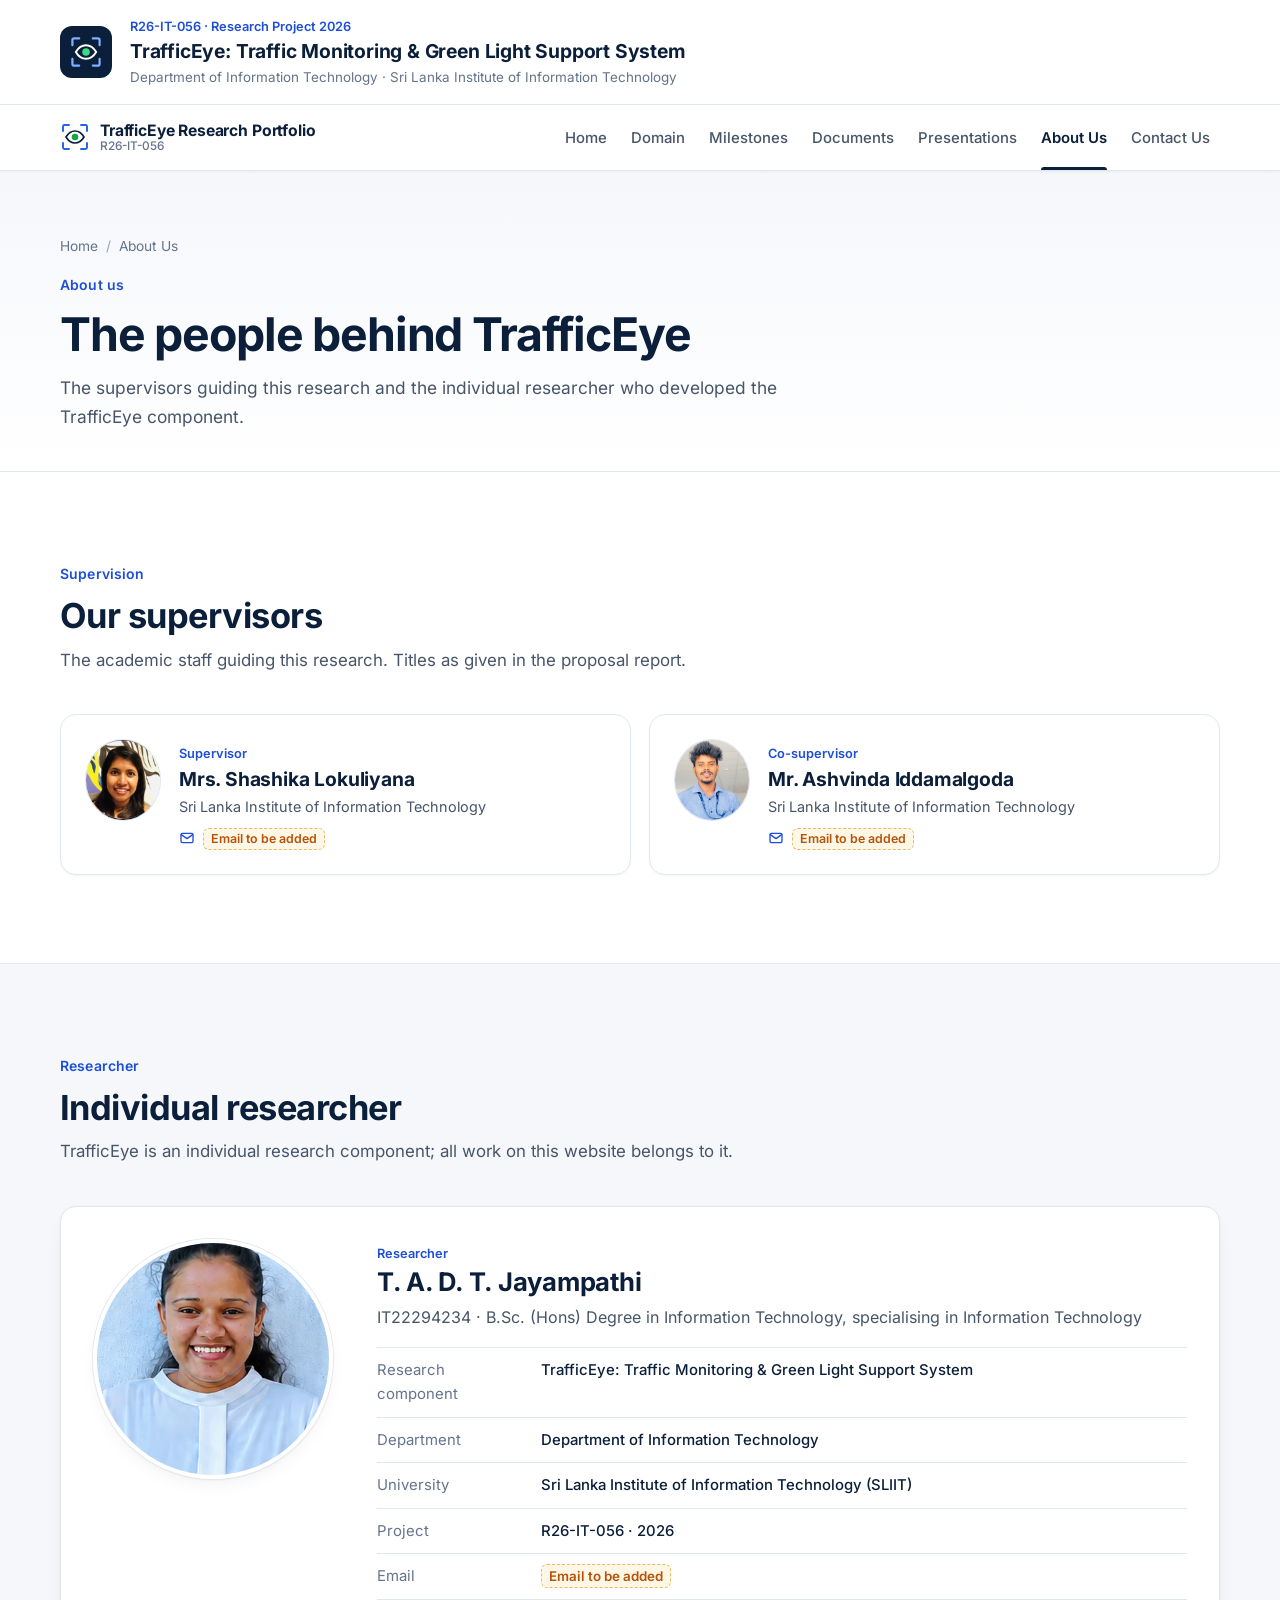
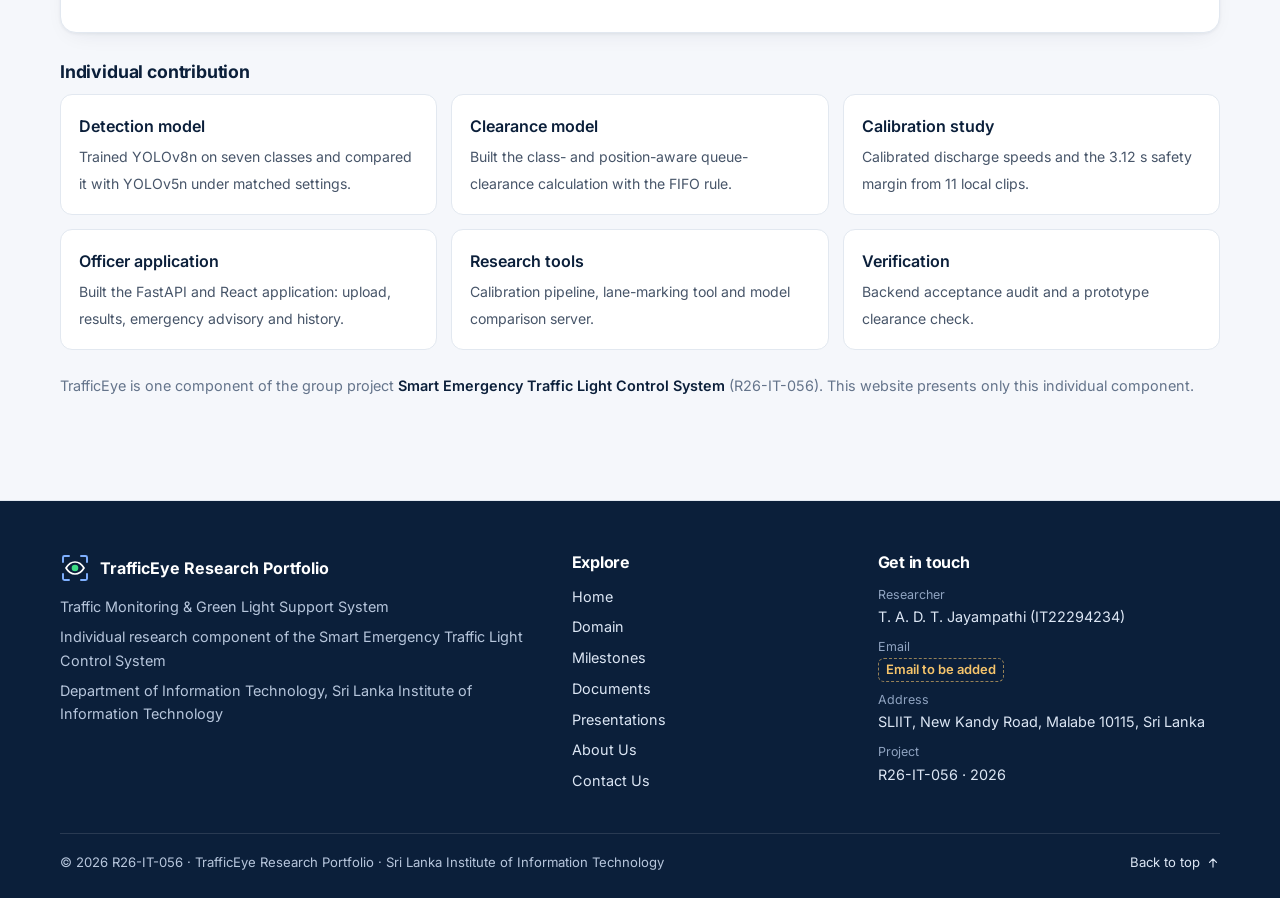
==== commit 530ebb5e: "Add files via upload" ====
--- a/about.html
+++ b/about.html
@@ -47,8 +47,8 @@
 </section><section class="section" aria-labelledby="sup-title"><div class="container">
   <div class="sec-head"><span class="eyebrow">Supervision</span><h2 id="sup-title">Our supervisors</h2><p>The academic staff guiding this research. Titles as given in the proposal report.</p></div>
   <div class="people">
-    <article class="person"><img class="avatar" src="assets/contact/supervisor-shashika.jpg" alt="Portrait of Mrs. Shashika Lokuliyana" width="82" height="82" loading="lazy" decoding="async" style="display:block;object-fit:cover;object-position:center;padding:0;flex-shrink:0;"><div><span class="person__role">Supervisor</span><h3>Mrs. Shashika Lokuliyana</h3><p>Sri Lanka Institute of Information Technology</p><p class="person__line"><svg viewBox="0 0 24 24" fill="none" stroke="currentColor" stroke-width="2" stroke-linecap="round" stroke-linejoin="round" aria-hidden="true" focusable="false"><rect x="3" y="5" width="18" height="14" rx="2"/><path d="m3.5 7 8.5 6 8.5-6"/></svg><span><span class="tbc">Email to be added</span></span></p></div></article>
-    <article class="person"><img class="avatar" src="assets/contact/co-supervisor-ashvinda.jpg" alt="Portrait of Mr. Ashvinda Iddamalgoda" width="82" height="82" loading="lazy" decoding="async" style="display:block;object-fit:cover;object-position:center;padding:0;flex-shrink:0;"><div><span class="person__role">Co-supervisor</span><h3>Mr. Ashvinda Iddamalgoda</h3><p>Sri Lanka Institute of Information Technology</p><p class="person__line"><svg viewBox="0 0 24 24" fill="none" stroke="currentColor" stroke-width="2" stroke-linecap="round" stroke-linejoin="round" aria-hidden="true" focusable="false"><rect x="3" y="5" width="18" height="14" rx="2"/><path d="m3.5 7 8.5 6 8.5-6"/></svg><span><span class="tbc">Email to be added</span></span></p></div></article>
+    <article class="person"><img class="avatar" src="[data-uri]" alt="Portrait of Mrs. Shashika Lokuliyana" width="82" height="82" style="display:block;width:82px;height:82px;border-radius:50%;object-fit:cover;object-position:center;padding:0;flex-shrink:0;"><div><span class="person__role">Supervisor</span><h3>Mrs. Shashika Lokuliyana</h3><p>Sri Lanka Institute of Information Technology</p><p class="person__line"><svg viewBox="0 0 24 24" fill="none" stroke="currentColor" stroke-width="2" stroke-linecap="round" stroke-linejoin="round" aria-hidden="true" focusable="false"><rect x="3" y="5" width="18" height="14" rx="2"/><path d="m3.5 7 8.5 6 8.5-6"/></svg><span><span class="tbc">Email to be added</span></span></p></div></article>
+    <article class="person"><img class="avatar" src="[data-uri]" alt="Portrait of Mr. Ashvinda Iddamalgoda" width="82" height="82" style="display:block;width:82px;height:82px;border-radius:50%;object-fit:cover;object-position:center;padding:0;flex-shrink:0;"><div><span class="person__role">Co-supervisor</span><h3>Mr. Ashvinda Iddamalgoda</h3><p>Sri Lanka Institute of Information Technology</p><p class="person__line"><svg viewBox="0 0 24 24" fill="none" stroke="currentColor" stroke-width="2" stroke-linecap="round" stroke-linejoin="round" aria-hidden="true" focusable="false"><rect x="3" y="5" width="18" height="14" rx="2"/><path d="m3.5 7 8.5 6 8.5-6"/></svg><span><span class="tbc">Email to be added</span></span></p></div></article>
   </div>
 </div></section>
 <section class="section section--alt" aria-labelledby="res-title"><div class="container">
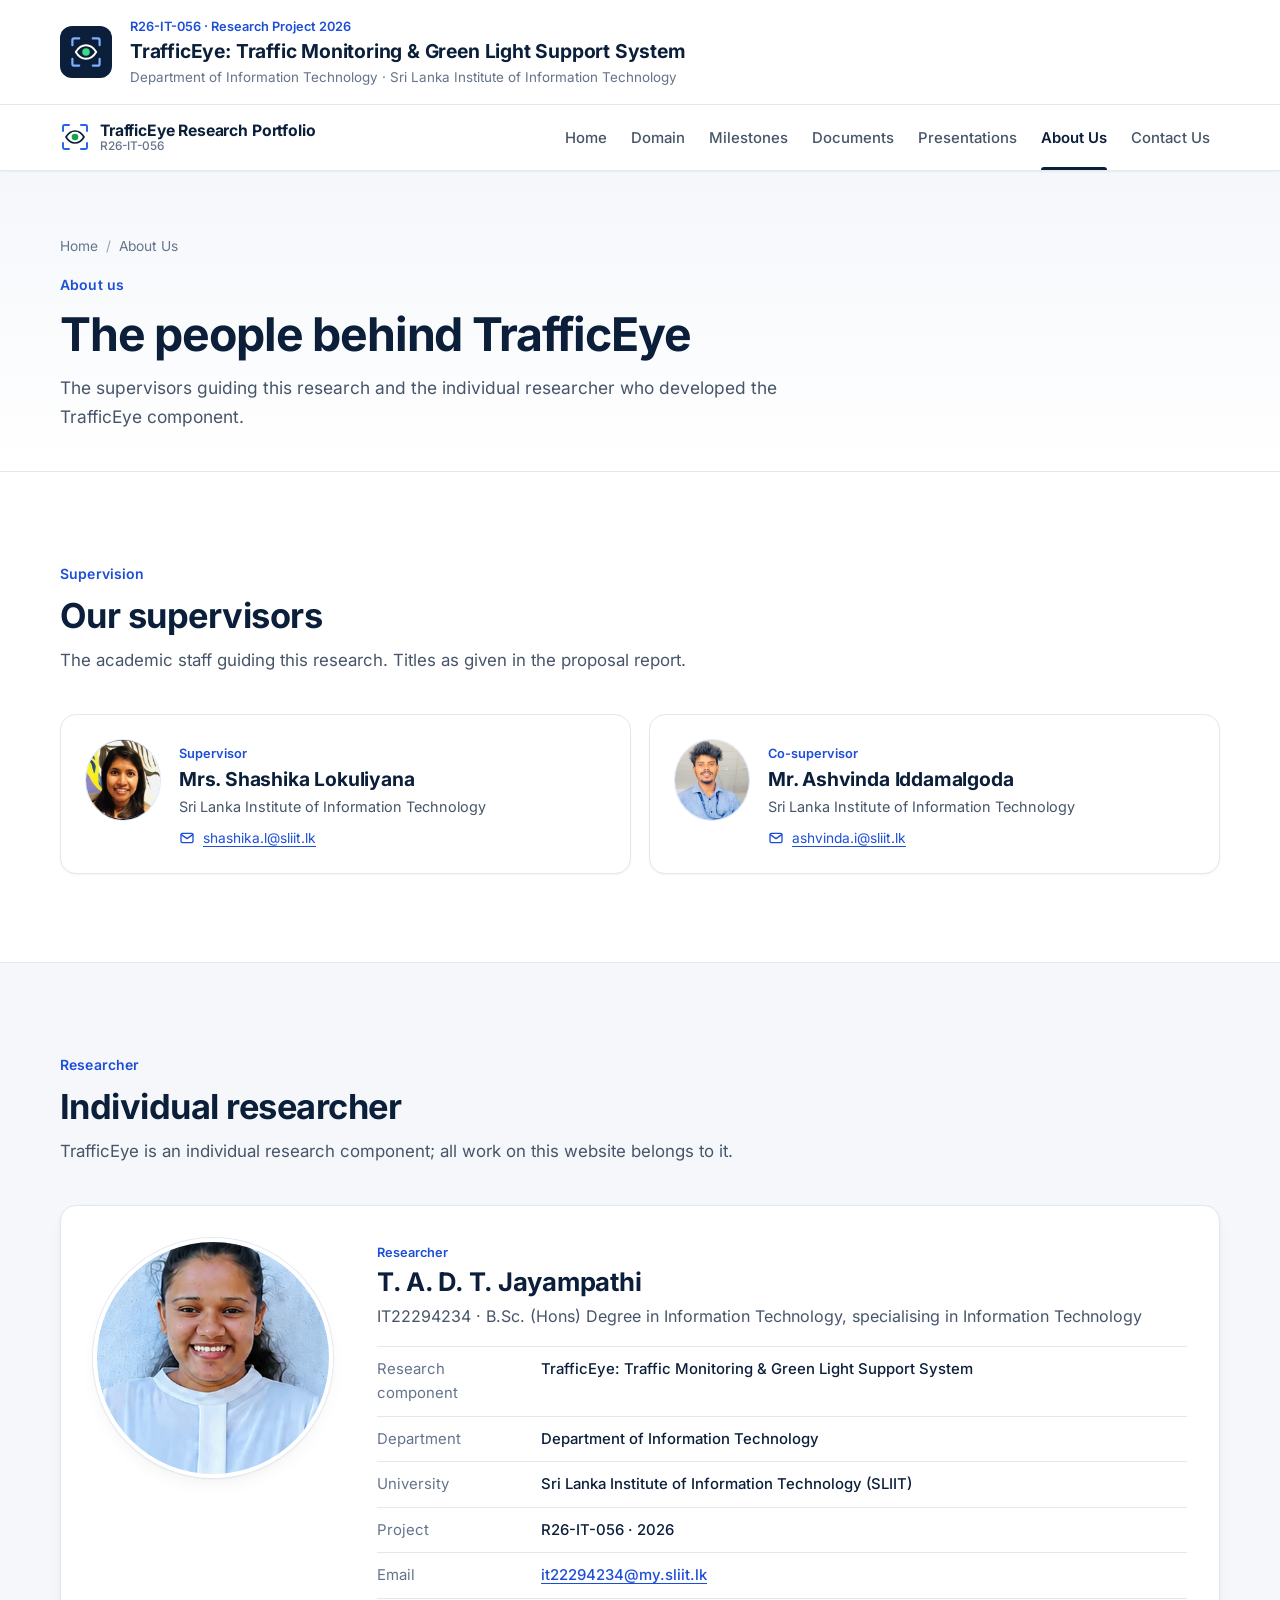
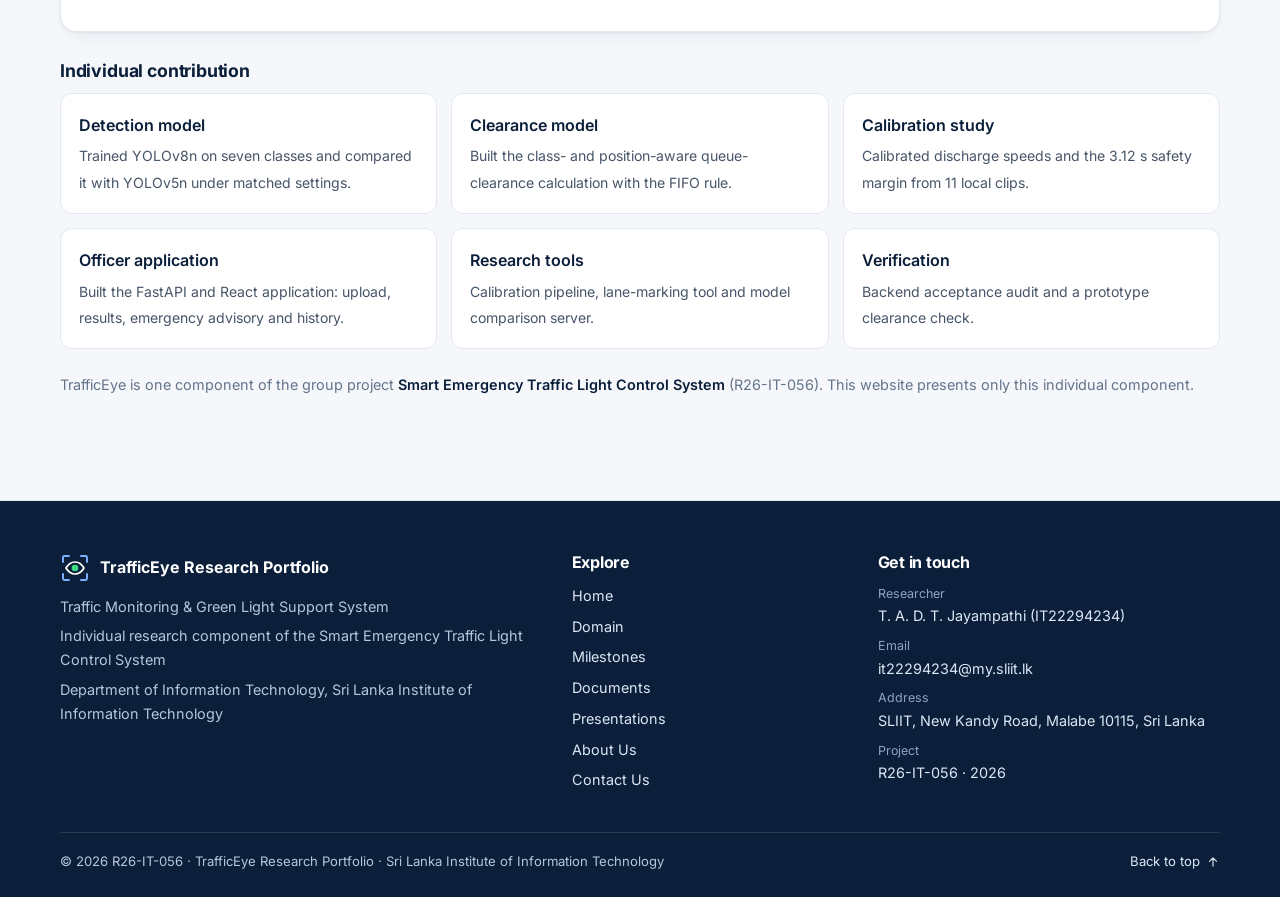
==== commit f89e8164: "Add files via upload" ====
--- a/about.html
+++ b/about.html
@@ -47,8 +47,8 @@
 </section><section class="section" aria-labelledby="sup-title"><div class="container">
   <div class="sec-head"><span class="eyebrow">Supervision</span><h2 id="sup-title">Our supervisors</h2><p>The academic staff guiding this research. Titles as given in the proposal report.</p></div>
   <div class="people">
-    <article class="person"><img class="avatar" src="[data-uri]" alt="Portrait of Mrs. Shashika Lokuliyana" width="82" height="82" style="display:block;width:82px;height:82px;border-radius:50%;object-fit:cover;object-position:center;padding:0;flex-shrink:0;"><div><span class="person__role">Supervisor</span><h3>Mrs. Shashika Lokuliyana</h3><p>Sri Lanka Institute of Information Technology</p><p class="person__line"><svg viewBox="0 0 24 24" fill="none" stroke="currentColor" stroke-width="2" stroke-linecap="round" stroke-linejoin="round" aria-hidden="true" focusable="false"><rect x="3" y="5" width="18" height="14" rx="2"/><path d="m3.5 7 8.5 6 8.5-6"/></svg><span><span class="tbc">Email to be added</span></span></p></div></article>
-    <article class="person"><img class="avatar" src="[data-uri]" alt="Portrait of Mr. Ashvinda Iddamalgoda" width="82" height="82" style="display:block;width:82px;height:82px;border-radius:50%;object-fit:cover;object-position:center;padding:0;flex-shrink:0;"><div><span class="person__role">Co-supervisor</span><h3>Mr. Ashvinda Iddamalgoda</h3><p>Sri Lanka Institute of Information Technology</p><p class="person__line"><svg viewBox="0 0 24 24" fill="none" stroke="currentColor" stroke-width="2" stroke-linecap="round" stroke-linejoin="round" aria-hidden="true" focusable="false"><rect x="3" y="5" width="18" height="14" rx="2"/><path d="m3.5 7 8.5 6 8.5-6"/></svg><span><span class="tbc">Email to be added</span></span></p></div></article>
+    <article class="person"><img class="avatar" src="[data-uri]" alt="Portrait of Mrs. Shashika Lokuliyana" width="82" height="82" style="display:block;width:82px;height:82px;border-radius:50%;object-fit:cover;object-position:center;padding:0;flex-shrink:0;"><div><span class="person__role">Supervisor</span><h3>Mrs. Shashika Lokuliyana</h3><p>Sri Lanka Institute of Information Technology</p><p class="person__line"><svg viewBox="0 0 24 24" fill="none" stroke="currentColor" stroke-width="2" stroke-linecap="round" stroke-linejoin="round" aria-hidden="true" focusable="false"><rect x="3" y="5" width="18" height="14" rx="2"/><path d="m3.5 7 8.5 6 8.5-6"/></svg><span><a href="mailto:shashika.l@sliit.lk">shashika.l@sliit.lk</a></span></p></div></article>
+    <article class="person"><img class="avatar" src="[data-uri]" alt="Portrait of Mr. Ashvinda Iddamalgoda" width="82" height="82" style="display:block;width:82px;height:82px;border-radius:50%;object-fit:cover;object-position:center;padding:0;flex-shrink:0;"><div><span class="person__role">Co-supervisor</span><h3>Mr. Ashvinda Iddamalgoda</h3><p>Sri Lanka Institute of Information Technology</p><p class="person__line"><svg viewBox="0 0 24 24" fill="none" stroke="currentColor" stroke-width="2" stroke-linecap="round" stroke-linejoin="round" aria-hidden="true" focusable="false"><rect x="3" y="5" width="18" height="14" rx="2"/><path d="m3.5 7 8.5 6 8.5-6"/></svg><span><a href="mailto:ashvinda.i@sliit.lk">ashvinda.i@sliit.lk</a></span></p></div></article>
   </div>
 </div></section>
 <section class="section section--alt" aria-labelledby="res-title"><div class="container">
@@ -64,7 +64,7 @@
         <div><dt>Department</dt><dd>Department of Information Technology</dd></div>
         <div><dt>University</dt><dd>Sri Lanka Institute of Information Technology (SLIIT)</dd></div>
         <div><dt>Project</dt><dd>R26-IT-056 · 2026</dd></div>
-        <div><dt>Email</dt><dd><span class="tbc">Email to be added</span></dd></div>
+        <div><dt>Email</dt><dd><a href="mailto:it22294234@my.sliit.lk">it22294234@my.sliit.lk</a></dd></div>
       </dl>
     </div>
   </article>
@@ -89,7 +89,7 @@
         <h2>Get in touch</h2>
         <dl>
           <dt>Researcher</dt><dd>T. A. D. T. Jayampathi (IT22294234)</dd>
-          <dt>Email</dt><dd><span class="tbc">Email to be added</span></dd>
+          <dt>Email</dt><dd><a href="mailto:it22294234@my.sliit.lk">it22294234@my.sliit.lk</a></dd>
           <dt>Address</dt><dd>SLIIT, New Kandy Road, Malabe 10115, Sri Lanka</dd>
           <dt>Project</dt><dd>R26-IT-056 · 2026</dd>
         </dl>
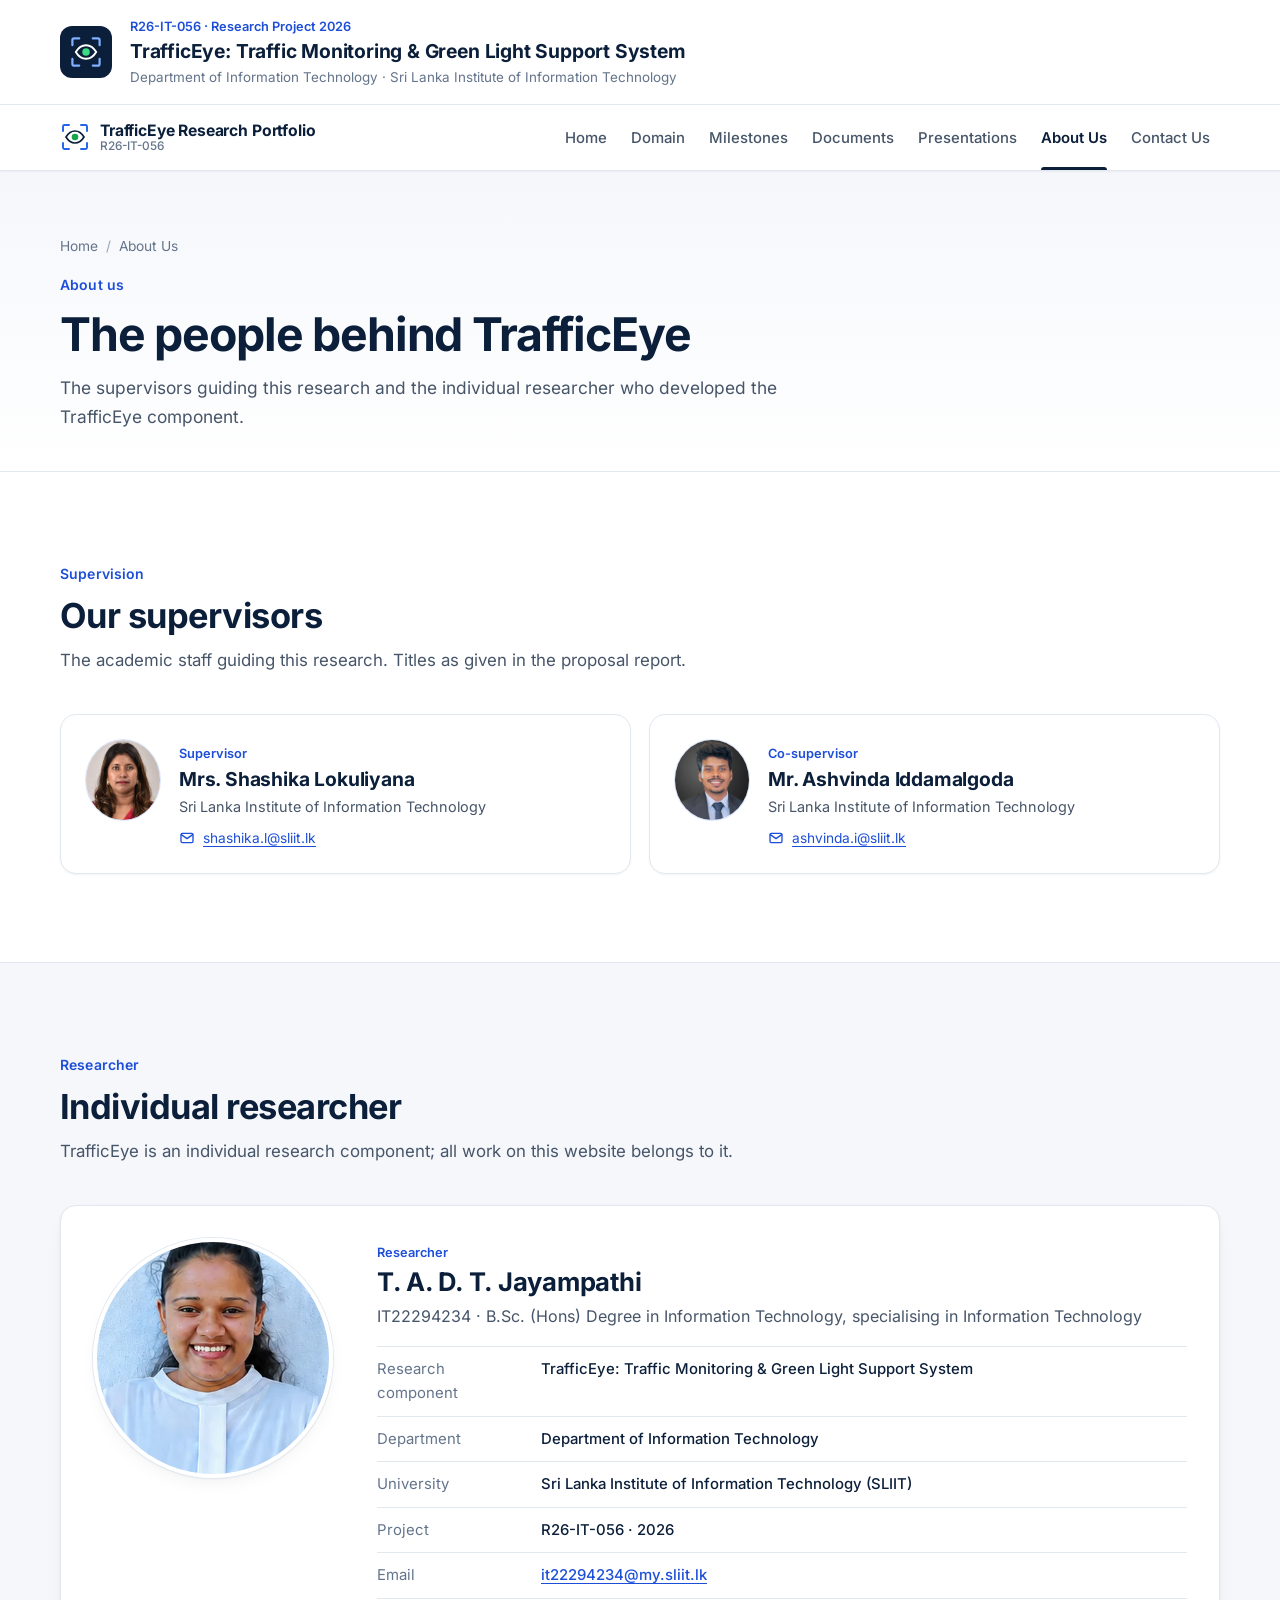
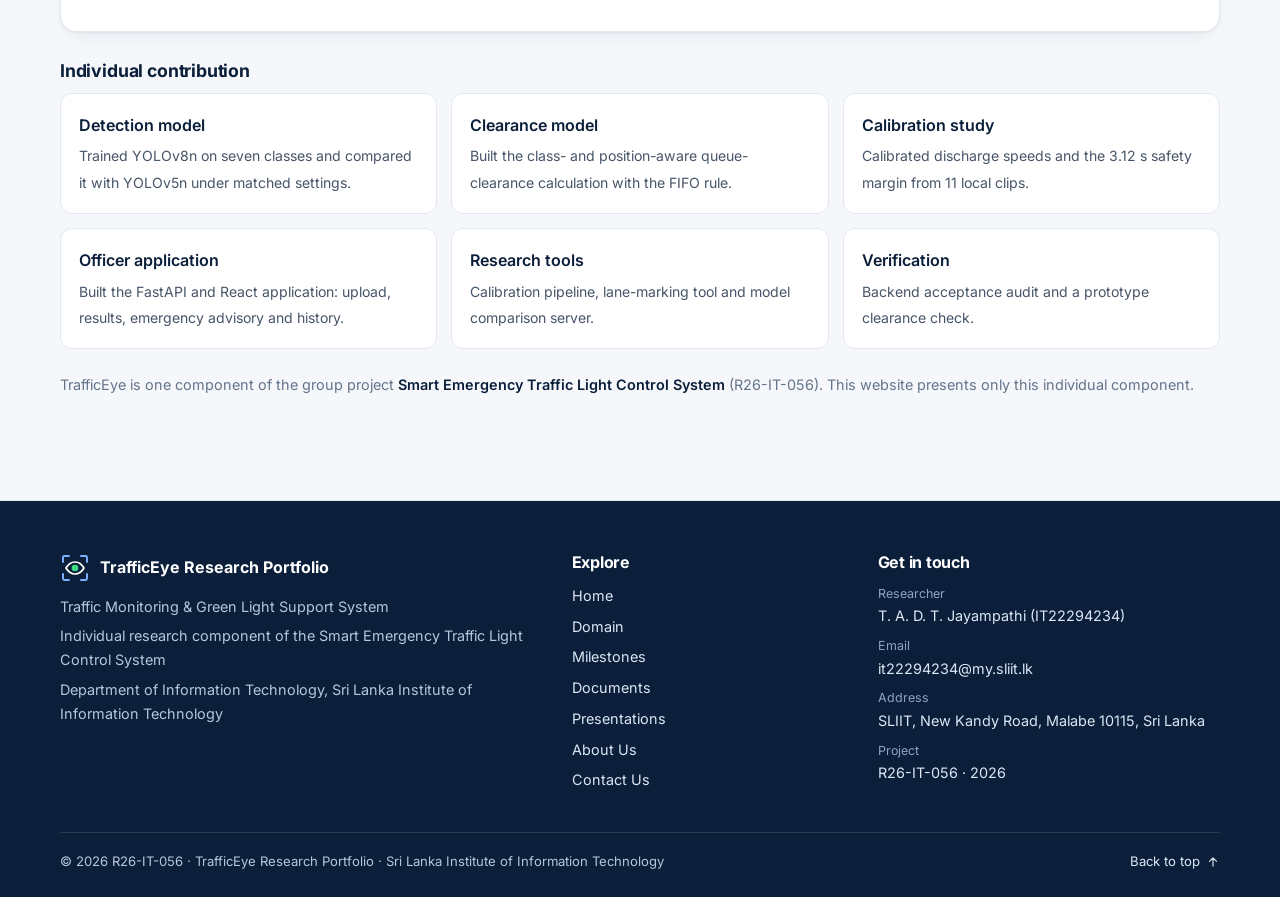
==== commit feca30bf: "Add files via upload" ====
--- a/about.html
+++ b/about.html
@@ -47,8 +47,8 @@
 </section><section class="section" aria-labelledby="sup-title"><div class="container">
   <div class="sec-head"><span class="eyebrow">Supervision</span><h2 id="sup-title">Our supervisors</h2><p>The academic staff guiding this research. Titles as given in the proposal report.</p></div>
   <div class="people">
-    <article class="person"><img class="avatar" src="[data-uri]" alt="Portrait of Mrs. Shashika Lokuliyana" width="82" height="82" style="display:block;width:82px;height:82px;border-radius:50%;object-fit:cover;object-position:center;padding:0;flex-shrink:0;"><div><span class="person__role">Supervisor</span><h3>Mrs. Shashika Lokuliyana</h3><p>Sri Lanka Institute of Information Technology</p><p class="person__line"><svg viewBox="0 0 24 24" fill="none" stroke="currentColor" stroke-width="2" stroke-linecap="round" stroke-linejoin="round" aria-hidden="true" focusable="false"><rect x="3" y="5" width="18" height="14" rx="2"/><path d="m3.5 7 8.5 6 8.5-6"/></svg><span><a href="mailto:shashika.l@sliit.lk">shashika.l@sliit.lk</a></span></p></div></article>
-    <article class="person"><img class="avatar" src="[data-uri]" alt="Portrait of Mr. Ashvinda Iddamalgoda" width="82" height="82" style="display:block;width:82px;height:82px;border-radius:50%;object-fit:cover;object-position:center;padding:0;flex-shrink:0;"><div><span class="person__role">Co-supervisor</span><h3>Mr. Ashvinda Iddamalgoda</h3><p>Sri Lanka Institute of Information Technology</p><p class="person__line"><svg viewBox="0 0 24 24" fill="none" stroke="currentColor" stroke-width="2" stroke-linecap="round" stroke-linejoin="round" aria-hidden="true" focusable="false"><rect x="3" y="5" width="18" height="14" rx="2"/><path d="m3.5 7 8.5 6 8.5-6"/></svg><span><a href="mailto:ashvinda.i@sliit.lk">ashvinda.i@sliit.lk</a></span></p></div></article>
+    <article class="person"><img class="avatar" src="[data-uri]" alt="Portrait of Mrs. Shashika Lokuliyana" width="82" height="82" style="display:block;width:82px;height:82px;border-radius:50%;object-fit:cover;object-position:center;padding:0;flex-shrink:0;"><div><span class="person__role">Supervisor</span><h3>Mrs. Shashika Lokuliyana</h3><p>Sri Lanka Institute of Information Technology</p><p class="person__line"><svg viewBox="0 0 24 24" fill="none" stroke="currentColor" stroke-width="2" stroke-linecap="round" stroke-linejoin="round" aria-hidden="true" focusable="false"><rect x="3" y="5" width="18" height="14" rx="2"/><path d="m3.5 7 8.5 6 8.5-6"/></svg><span><a href="mailto:shashika.l@sliit.lk">shashika.l@sliit.lk</a></span></p></div></article>
+    <article class="person"><img class="avatar" src="[data-uri]" alt="Portrait of Mr. Ashvinda Iddamalgoda" width="82" height="82" style="display:block;width:82px;height:82px;border-radius:50%;object-fit:cover;object-position:center;padding:0;flex-shrink:0;"><div><span class="person__role">Co-supervisor</span><h3>Mr. Ashvinda Iddamalgoda</h3><p>Sri Lanka Institute of Information Technology</p><p class="person__line"><svg viewBox="0 0 24 24" fill="none" stroke="currentColor" stroke-width="2" stroke-linecap="round" stroke-linejoin="round" aria-hidden="true" focusable="false"><rect x="3" y="5" width="18" height="14" rx="2"/><path d="m3.5 7 8.5 6 8.5-6"/></svg><span><a href="mailto:ashvinda.i@sliit.lk">ashvinda.i@sliit.lk</a></span></p></div></article>
   </div>
 </div></section>
 <section class="section section--alt" aria-labelledby="res-title"><div class="container">
